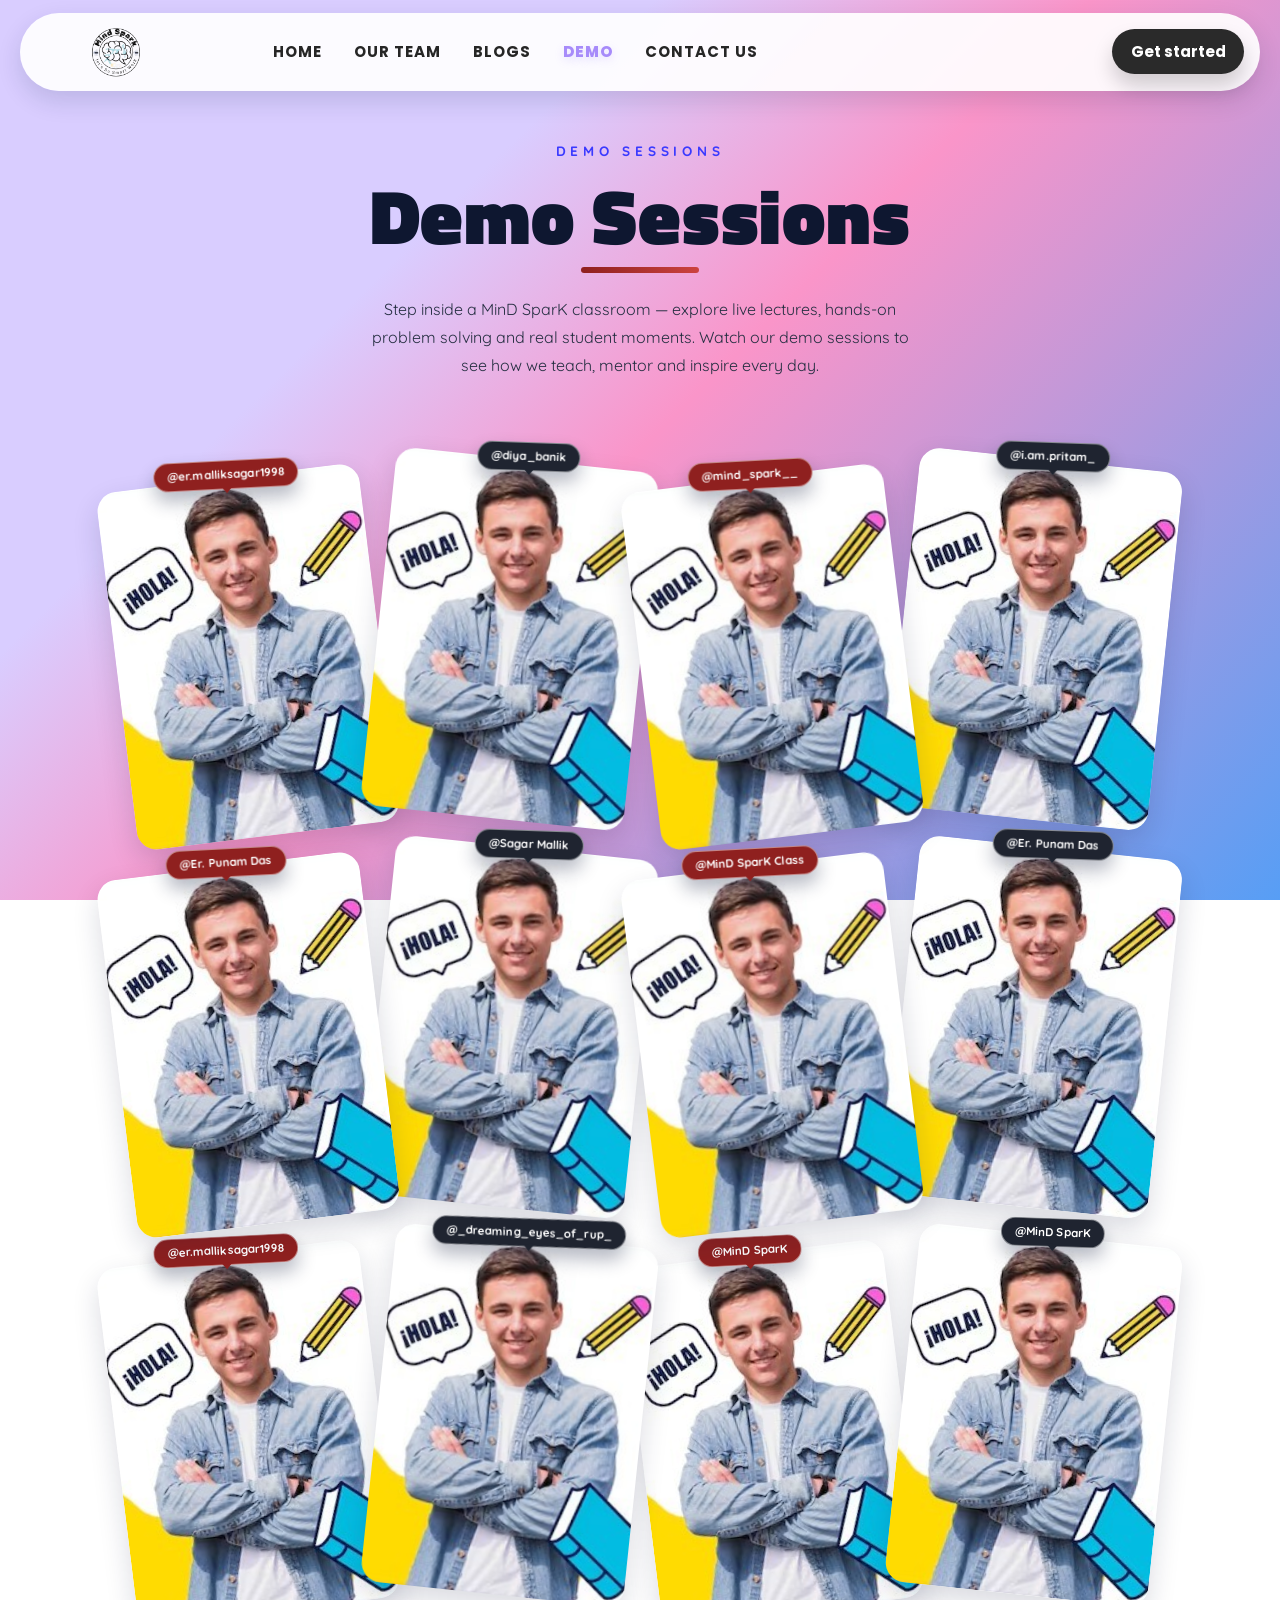
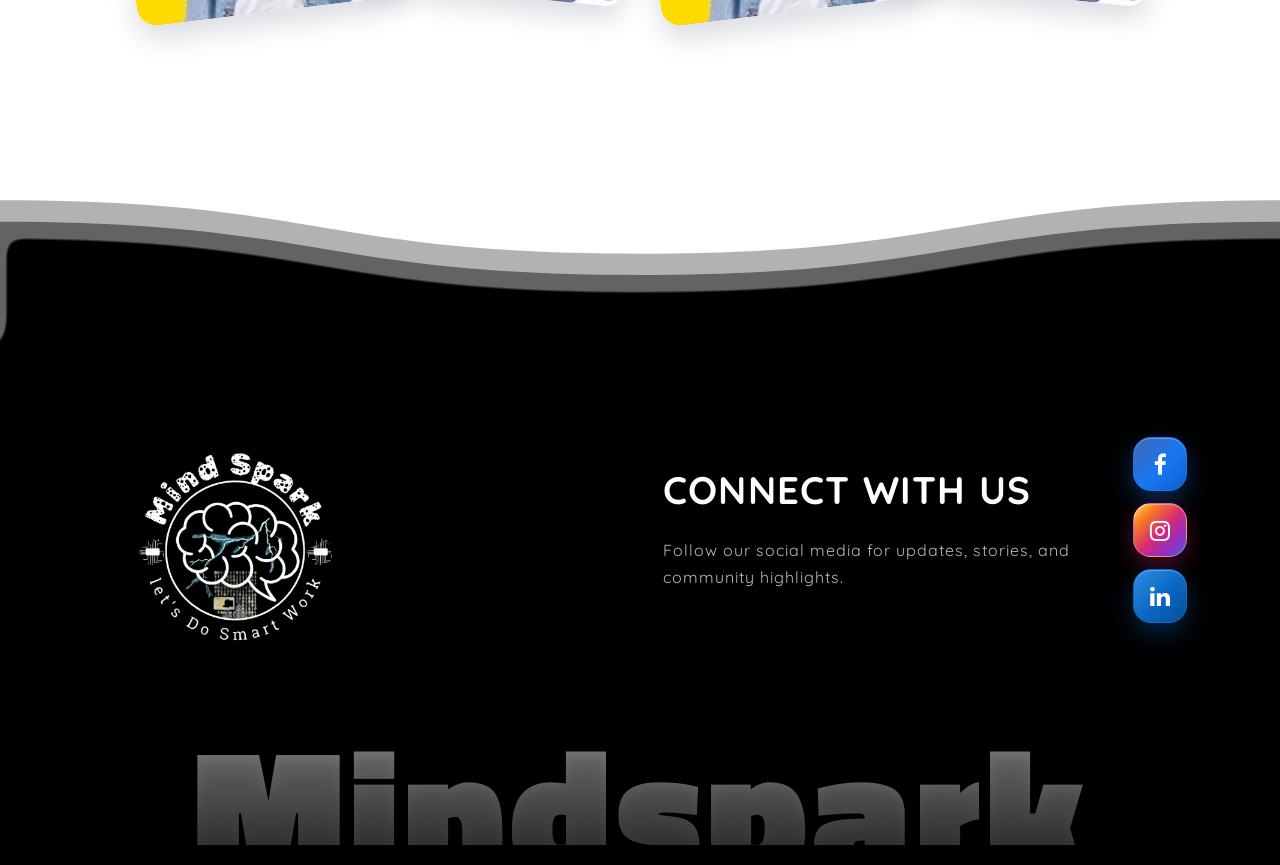
==== achievement.html @ b1c34ad5 "Added changes for demo" ====
<!DOCTYPE html>
<html lang="en" data-theme="light">
	<head>
		<title>MindSpark | Achievements</title>
		<meta charset="utf-8" />
		<meta content="width=device-width, initial-scale=1" name="viewport" />
		<meta name="google-site-verification" content="e0dcB4k63dAZ7bMt_F9jWwZadbNO18iuZ_NZKDEavJs" />

		<meta name="robots" content="index,follow" />
		<meta name="og:image" content="assets/Images/logo/MAIN.png" />
		<link rel="icon" href="assets/Images/logo/MAIN.png" type="image/png" sizes="16x16" />

		<link rel="preconnect" href="https://fonts.googleapis.com" />
		<link rel="preconnect" href="https://fonts.gstatic.com" crossorigin />
		<link
			href="https://fonts.googleapis.com/css2?family=Titillium+Web:ital,wght@0,700;0,900;1,700&family=Quicksand:wght@400;500;600;700&display=swap"
			rel="stylesheet"
		/>

		<!-- Font Awesome -->
		<link
			rel="stylesheet"
			href="https://cdnjs.cloudflare.com/ajax/libs/font-awesome/4.7.0/css/font-awesome.min.css"
			integrity="sha256-eZrrJcwDc/3uDhsdt61sL2oOBY362qM3lon1gyExkL0="
			crossorigin="anonymous"
		/>

		<!-- JQuery -->
		<script
			src="https://code.jquery.com/jquery-3.5.0.min.js"
			integrity="sha256-xNzN2a4ltkB44Mc/Jz3pT4iU1cmeR0FkXs4pru/JxaQ="
			crossorigin="anonymous"
		></script>

		<!-- Bootstrap -->
		<link
			rel="stylesheet"
			href="https://stackpath.bootstrapcdn.com/bootstrap/4.4.1/css/bootstrap.min.css"
			integrity="sha384-Vkoo8x4CGsO3+Hhxv8T/Q5PaXtkKtu6ug5TOeNV6gBiFeWPGFN9MuhOf23Q9Ifjh"
			crossorigin="anonymous"
		/>
		<script
			src="https://cdn.jsdelivr.net/npm/popper.js@1.16.0/dist/umd/popper.min.js"
			integrity="sha384-Q6E9RHvbIyZFJoft+2mJbHaEWldlvI9IOYy5n3zV9zzTtmI3UksdQRVvoxMfooAo"
			crossorigin="anonymous"
		></script>
		<script
			src="https://stackpath.bootstrapcdn.com/bootstrap/4.4.1/js/bootstrap.min.js"
			integrity="sha384-wfSDF2E50Y2D1uUdj0O3uMBJnjuUD4Ih7YwaYd1iqfktj0Uod8GCExl3Og8ifwB6"
			crossorigin="anonymous"
		></script>

		<link rel="stylesheet" href="css/style.css" type="text/css" />
		<link rel="stylesheet" href="css/achievement.css" type="text/css" />
	</head>
	<body>
		<div class="loader-box">
			<div class="hollowLoader">
				<div class="largeBox"></div>
				<div class="smallBox"></div>
			</div>
		</div>

		<section class="achv-section">
			<div class="achv-intro">
				<p class="achv-eyebrow">DEMO SESSIONS</p>
				<h1 class="achv-title">Demo Sessions</h1>
				<p class="achv-subtitle">
					Step inside a MinD SparK classroom &mdash; explore live lectures, hands-on problem solving and
					real student moments. Watch our demo sessions to see how we teach, mentor and inspire every
					day.
				</p>
			</div>

			<div class="achv-grid">
				<!-- Card 1: Physics made it easy -->
				<a class="achv-card" href="https://www.instagram.com/reel/DU5h9FQgZlK/" target="_blank" rel="noopener">
					<span class="achv-tag">@er.malliksagar1998</span>
					<div class="achv-thumb achv-embed">
						<iframe
							src="https://www.instagram.com/reel/DU5h9FQgZlK/embed/"
							loading="lazy"
							allowtransparency="true"
							allowfullscreen="true"
							frameborder="0"
							scrolling="no"
							title="Physics made it easy at MindSpark"
						></iframe>
					</div>
					<div class="achv-meta">
						<h3 class="achv-card-title">Physics made it easy at MinD SparK!</h3>
						<p class="achv-card-sub">By <strong>@er.malliksagar1998</strong></p>
						<p class="achv-card-caption">
							A glimpse into how we break down complex physics concepts into simple, easy-to-grasp
							ideas &mdash; one chapter at a time.
						</p>
					</div>
				</a>

				<!-- Card 2: Class by Diya Banik -->
				<a class="achv-card" href="https://www.instagram.com/reel/DVbTHZBktKG/" target="_blank" rel="noopener">
					<span class="achv-tag">@diya_banik</span>
					<div class="achv-thumb achv-embed">
						<iframe
							src="https://www.instagram.com/reel/DVbTHZBktKG/embed/"
							loading="lazy"
							allowtransparency="true"
							allowfullscreen="true"
							frameborder="0"
							scrolling="no"
							title="Class by Diya Banik at MindSpark"
						></iframe>
					</div>
					<div class="achv-meta">
						<h3 class="achv-card-title">Learning by Teaching</h3>
						<p class="achv-card-sub">Class by <strong>@diya_banik</strong></p>
						<p class="achv-card-caption">
							Our approach goes beyond just learning &mdash; we train our students to share their
							knowledge with others. We evaluate understanding by asking them to explain concepts on
							the board.
						</p>
					</div>
				</a>

				<!-- Card 3: Advertisement -->
				<a class="achv-card" href="https://www.instagram.com/reel/DVlc7JilGpM/" target="_blank" rel="noopener">
					<span class="achv-tag">@mind_spark__</span>
					<div class="achv-thumb achv-embed">
						<iframe
							src="https://www.instagram.com/reel/DVlc7JilGpM/embed/"
							loading="lazy"
							allowtransparency="true"
							allowfullscreen="true"
							frameborder="0"
							scrolling="no"
							title="MindSpark Advertisement"
						></iframe>
					</div>
					<div class="achv-meta">
						<h3 class="achv-card-title">MindSpark in Motion</h3>
						<p class="achv-card-sub">Advertisement</p>
						<p class="achv-card-caption">
							Take a quick peek into life at MindSpark &mdash; the energy, the mentors, and the
							learners who make it all happen.
						</p>
					</div>
				</a>

				<!-- Card 4: Admissions Open by Er. Pritam Banik -->
				<a class="achv-card" href="https://www.instagram.com/reel/DVYdwJgk-ru/" target="_blank" rel="noopener">
					<span class="achv-tag">@i.am.pritam_</span>
					<div class="achv-thumb achv-embed">
						<iframe
							src="https://www.instagram.com/reel/DVYdwJgk-ru/embed/"
							loading="lazy"
							allowtransparency="true"
							allowfullscreen="true"
							frameborder="0"
							scrolling="no"
							title="Unlock Your Potential - Admission Open at MindSpark"
						></iframe>
					</div>
					<div class="achv-meta">
						<h3 class="achv-card-title">Unlock Your Potential! Admissions Open</h3>
						<p class="achv-card-sub">By <strong>Er. Pritam Banik</strong> &mdash; <strong>@i.am.pritam_</strong></p>
						<p class="achv-card-caption">
							Learn smartly at MinD SparK. #engineering #computerscience #smart #tripura #agartala
						</p>
					</div>
				</a>

				<!-- Card 5: Digital Electronics by Er. Punam Das -->
				<a class="achv-card" href="https://www.instagram.com/reel/DXWknZ3if60/" target="_blank" rel="noopener">
					<span class="achv-tag">@Er. Punam Das</span>
					<div class="achv-thumb achv-embed">
						<iframe
							src="https://www.instagram.com/reel/DXWknZ3if60/embed/"
							loading="lazy"
							allowtransparency="true"
							allowfullscreen="true"
							frameborder="0"
							scrolling="no"
							title="Digital Electronics Max Term - Part 1 by Er. Punam Das"
						></iframe>
					</div>
					<div class="achv-meta">
						<h3 class="achv-card-title">Digital Electronics &mdash; Max Term (Part 1)</h3>
						<p class="achv-card-sub">By <strong>Er. Punam Das</strong></p>
						<p class="achv-card-caption">
							Part-1 of how to solve Max Term in Digital Electronics &mdash; explained step by step
							for clear understanding.
						</p>
					</div>
				</a>

				<!-- Card 6: Facebook video by Sagar Mallik -->
				<a class="achv-card" href="https://www.facebook.com/61584388904604/videos/948987088009284/" target="_blank" rel="noopener">
					<span class="achv-tag">@Sagar Mallik</span>
					<div class="achv-thumb achv-embed">
						<iframe
							src="https://www.facebook.com/plugins/video.php?href=https%3A%2F%2Fwww.facebook.com%2F61584388904604%2Fvideos%2F948987088009284%2F&show_text=false&width=560&t=0"
							loading="lazy"
							allowtransparency="true"
							allowfullscreen="true"
							frameborder="0"
							scrolling="no"
							allow="autoplay; clipboard-write; encrypted-media; picture-in-picture; web-share"
							title="Become a Real Engineer - MindSpark"
						></iframe>
					</div>
					<div class="achv-meta">
						<h3 class="achv-card-title">Become a Real Engineer</h3>
						<p class="achv-card-sub">By <strong>Sagar Mallik</strong> &mdash; Facebook</p>
						<p class="achv-card-caption">
							We don't just help you earn an engineering degree &mdash; we shape you into a real
							engineer who can build and innovate. Join MinD SparK and learn to work smart, think
							practical, and create impact.
						</p>
					</div>
				</a>

				<!-- Card 7: Electrical Machine / DC Machine -->
				<a class="achv-card" href="https://www.instagram.com/reel/DWdfgo6CRE_/" target="_blank" rel="noopener">
					<span class="achv-tag">@MinD SparK Class</span>
					<div class="achv-thumb achv-embed">
						<iframe
							src="https://www.instagram.com/reel/DWdfgo6CRE_/embed/"
							loading="lazy"
							allowtransparency="true"
							allowfullscreen="true"
							frameborder="0"
							scrolling="no"
							title="Electrical Machine - DC Machine class at MindSpark"
						></iframe>
					</div>
					<div class="achv-meta">
						<h3 class="achv-card-title">Electrical Machine &mdash; DC Machine</h3>
						<p class="achv-card-sub">Class &mdash; Admissions Open</p>
						<p class="achv-card-caption">
							Admission open for new session. #education #agartala #physics #engineering
						</p>
					</div>
				</a>

				<!-- Card 8: Student Amarendra solving with confidence -->
				<a class="achv-card" href="https://www.instagram.com/reel/DVlZVkaiS5a/" target="_blank" rel="noopener">
					<span class="achv-tag">@Er. Punam Das</span>
					<div class="achv-thumb achv-embed">
						<iframe
							src="https://www.instagram.com/reel/DVlZVkaiS5a/embed/"
							loading="lazy"
							allowtransparency="true"
							allowfullscreen="true"
							frameborder="0"
							scrolling="no"
							title="Student Amarendra solving on the board at MindSpark"
						></iframe>
					</div>
					<div class="achv-meta">
						<h3 class="achv-card-title">Kudos to our Student Amarendra!</h3>
						<p class="achv-card-sub">By <strong>Er. Punam Das</strong></p>
						<p class="achv-card-caption">
							After the teacher's explanation, students interact meaningfully, engage in thoughtful
							discussion, and independently solve problems with clarity and confidence.
						</p>
					</div>
				</a>

				<!-- Card 9: Magnetism Lecture -->
				<a class="achv-card" href="https://www.instagram.com/reel/DUk2-WCjeLt/" target="_blank" rel="noopener">
					<span class="achv-tag">@er.malliksagar1998</span>
					<div class="achv-thumb achv-embed">
						<iframe
							src="https://www.instagram.com/reel/DUk2-WCjeLt/embed/"
							loading="lazy"
							allowtransparency="true"
							allowfullscreen="true"
							frameborder="0"
							scrolling="no"
							title="Magnetism Lecture at MindSpark"
						></iframe>
					</div>
					<div class="achv-meta">
						<h3 class="achv-card-title">Magnetism Lecture</h3>
						<p class="achv-card-sub">By <strong>@er.malliksagar1998</strong></p>
						<p class="achv-card-caption">
							A focused lecture on Magnetism. #magnet #physics #engineering #machine #coaching
						</p>
					</div>
				</a>

				<!-- Card 10: Maths Class by PhD Scholar -->
				<a class="achv-card" href="https://www.instagram.com/reel/DT52nhmjGpl/" target="_blank" rel="noopener">
					<span class="achv-tag">@_dreaming_eyes_of_rup_</span>
					<div class="achv-thumb achv-embed">
						<iframe
							src="https://www.instagram.com/reel/DT52nhmjGpl/embed/"
							loading="lazy"
							allowtransparency="true"
							allowfullscreen="true"
							frameborder="0"
							scrolling="no"
							title="Maths Class by PhD Scholar at NIT Agartala"
						></iframe>
					</div>
					<div class="achv-meta">
						<h3 class="achv-card-title">Learn from the Best &mdash; Maths Class</h3>
						<p class="achv-card-sub">By <strong>@_dreaming_eyes_of_rup_</strong> &mdash; PhD Scholar, NIT Agartala</p>
						<p class="achv-card-caption">
							Maths made simple by a PhD scholar at NIT Agartala. #education #maths #engineering #study
						</p>
					</div>
				</a>

				<!-- Card 11: Join MinD SparK -->
				<a class="achv-card" href="https://www.instagram.com/reel/DTn2TWljX_5/" target="_blank" rel="noopener">
					<span class="achv-tag">@MinD SparK</span>
					<div class="achv-thumb achv-embed">
						<iframe
							src="https://www.instagram.com/reel/DTn2TWljX_5/embed/"
							loading="lazy"
							allowtransparency="true"
							allowfullscreen="true"
							frameborder="0"
							scrolling="no"
							title="Join MinD SparK"
						></iframe>
					</div>
					<div class="achv-meta">
						<h3 class="achv-card-title">Join Us at MinD SparK</h3>
						<p class="achv-card-sub">Admissions &amp; Updates</p>
						<p class="achv-card-caption">
							Take the first step with MinD SparK. #electronic #education #success #iit #physics
						</p>
					</div>
				</a>

				<!-- Card 12: Teachers Day Celebration -->
				<a class="achv-card" href="https://www.instagram.com/reel/DOXitorCXHA/" target="_blank" rel="noopener">
					<span class="achv-tag">@MinD SparK</span>
					<div class="achv-thumb achv-embed">
						<iframe
							src="https://www.instagram.com/reel/DOXitorCXHA/embed/"
							loading="lazy"
							allowtransparency="true"
							allowfullscreen="true"
							frameborder="0"
							scrolling="no"
							title="Teachers Day Celebration at MindSpark"
						></iframe>
					</div>
					<div class="achv-meta">
						<h3 class="achv-card-title">Teachers' Day at MinD SparK</h3>
						<p class="achv-card-sub">Event &mdash; Late Upload</p>
						<p class="achv-card-caption">
							A glimpse of our Teachers' Day celebration at MinD SparK.
							#teachersdaycelebration #education #coaching #science #engineering
						</p>
					</div>
				</a>
			</div>
		</section>

		<script>
			document.addEventListener('DOMContentLoaded', function () {
				var cards = document.querySelectorAll(".achv-card[href*='instagram.com/reel/']");

				cards.forEach(function (card) {
					var embed = card.querySelector('.achv-embed');
					if (!embed) {
						return;
					}

					embed.classList.add('achv-instagram-thumb');
					var reelUrl = card.getAttribute('href');

					fetch('https://noembed.com/embed?url=' + encodeURIComponent(reelUrl))
						.then(function (response) {
							if (!response.ok) {
								throw new Error('Thumbnail request failed');
							}
							return response.json();
						})
						.then(function (data) {
							var thumb = data.thumbnail_url || data.thumbnail_url_with_play_button;
							if (!thumb) {
								return;
							}

							embed.style.backgroundImage = "url('" + thumb.replace(/&amp;/g, '&') + "')";
						})
						.catch(function () {
							/* Keep default poster fallback when thumbnail is unavailable. */
						});
				});
			});
		</script>

		<script src="./scripts/app.js"></script>
	</body>
</html>
---- css/style.css ----
@import url('https://fonts.googleapis.com/css2?family=Baloo+Bhaina+2:wght@400;500;600&family=Baloo+Paaji+2:wght@400;500;600&family=Comfortaa:wght@400;500;600;700&family=Montserrat:wght@100;400;500&family=Poppins:wght@300;400;500;600;700&family=Quicksand:wght@300;400;500&family=Raleway:wght@300;400;500;600&display=swap');

html {
	height: 100%;
	font-family: 'Poppins', 'Segoe UI', Arial, sans-serif;
	-webkit-font-smoothing: antialiased;
	padding-top: 50px;
	margin: 0;
	padding: 0;
	scroll-behavior: smooth;
	background: linear-gradient(135deg, #d9cdff 30%, #fa95c9 50%, #579ef5 100%);
	background-attachment: fixed;
	--theme-color: #a78bfa;
	--bg1-color: #fff7fb;
	--font-color: #262626;
	--bg2-color: #fff;
	--shadow-color: #1a1a22;
	--footer-bg: #000;
	--footer-clr: #c4c4c4;
	--topBtn-bg: #a78bfa;
	--lgt-white: #f8f8f8;
	--heading-clr: #1f1f2c;
	--eventcard: 6px 10px 22px rgba(167, 139, 250, 0.2);
	--box-clr: #fff;
	--wave1-bg: #636363;
	--wave2-bg: #b2b2b2;
	--bg-image: url('../assets/Images/logo/logo_for_boilerplate_1.png');
	--logo-image: url('../assets/Images/logo/Logo1.png');
	--box-shadow: 0 10px 24px rgba(167, 139, 250, 0.18), 0 4px 10px rgba(196, 181, 253, 0.14);
	--btn-shadow: 0 8px 16px rgba(167, 139, 250, 0.32);
	--nav-bar: #fff;
	--nav-color: #a78bfa;
	--nav-clr: #262626;
	--txt-shadow: 0px 3px 8px rgba(167, 139, 250, 0.28);
	--navbar-toggle: url("data:image/svg+xml;charset=utf8,%3Csvg viewBox='0 0 32 32' xmlns='http://www.w3.org/2000/svg'%3E%3Cpath stroke='rgba(0,0,0,1)' stroke-width='2' stroke-linecap='round' stroke-miterlimit='10' d='M4 8h24M4 16h24M4 24h24'/%3E%3C/svg%3E");
	--btn-text: #fff;
	--btn-hover: none;
}

html[data-theme='dark'] {
	background: #0f0f14;
	background-attachment: fixed;
	--theme-color: #c4b5fd;
	--bg1-color: #0f0f14;
	--font-color: #f5f5f7;
	--bg2-color: #181824;
	--shadow-color: #101018;
	--footer-bg: #000;
	--footer-clr: #fff;
	--topBtn-bg: #c4b5fd;
	--heading-clr: #e4e6eb;
	--eventcard: 0 10px 25px rgba(196, 181, 253, 0.2);
	--box-clr: #161620;
	--wave1-bg: #686868;
	--wave2-bg: #b2b2b2;
	--bg-image: url('../assets/Images/logo/logo_for_boilerplate_1.png');
	--logo-image: url('../assets/Images/logo/Logo2.png');
	--box-shadow: 0 5px 16px rgba(0, 0, 0, 0.36);
	--btn-shadow: 0 5px 18px rgba(167, 139, 250, 0.28);
	--nav-bar: #111118;
	--nav-color: #c4b5fd;
	--nav-clr: #f5f5f7;
	--txt-shadow: 0px 3px 8px rgba(167, 139, 250, 0.3);
	--navbar-toggle: url("data:image/svg+xml;charset=utf8,%3Csvg viewBox='0 0 32 32' xmlns='http://www.w3.org/2000/svg'%3E%3Cpath stroke='rgba(255,255,255, 1)' stroke-width='2' stroke-linecap='round' stroke-miterlimit='10' d='M4 8h24M4 16h24M4 24h24'/%3E%3C/svg%3E");
	--btn-text: #fff;
	--btn-hover: #f3e8ff;
}

html[data-theme='dark'] .img-logo {
	filter: brightness(1.2) contrast(1.08) drop-shadow(0 6px 12px rgba(0, 0, 0, 0.35));
}

body {
	height: 100%;
	font-family: 'Poppins', 'Segoe UI', Arial, sans-serif;
	-webkit-font-smoothing: antialiased;
	padding-top: 50px;
	background: transparent;
	margin: 0;
	padding: 0;
}

h1,
h2,
h3,
h4,
h5,
h6 {
	margin: 0;
	color: var(--font-color);
	font-weight: 500;
	font-family: 'Poppins', 'Segoe UI', Arial, sans-serif;
}

h1 {
	font-size: 70px;
}

h2 {
	font-size: 36px;
}

h3 {
	font-size: 30px;
}

h4 {
	font-size: 24px;
}

h5 {
	font-size: 18px;
}

h6 {
	font-size: 16px;
}

p {
	font-size: 16px;
	font-family: 'Poppins', 'Segoe UI', Arial, sans-serif;
	font-weight: 400;
	line-height: 26px;
	margin: 0 0 15px 0;
}

img {
	max-width: 100%;
}

input:focus,
select:focus,
button:focus,
textarea:focus {
	outline: none;
}

a,
a:hover,
a:focus {
	text-decoration: none;
	outline: none;
	color: inherit;
}

ul,
ol {
	padding: 0;
	margin: 0;
}
#typeit {
	font-size: 8vw;
	font-weight: bold;
	color: rgb(247, 95, 39);
}
.dark-mode {
	color: var(--font-color);
}
.clr-wt {
	color: var(--bg1-color) !important;
}
.clr-theme {
	color: var(--theme-color) !important;
}
.fw-bold {
	font-weight: bold;
}
.fw-100 {
	font-weight: 100;
}
.fw-400 {
	font-weight: 400;
}
.bg-lgt-grey {
	background: transparent !important;
}
.bg-lgt-wt {
	background-color: var(--lgt-white);
}
.newsection {
	background: transparent !important;
	padding: 1rem;
}
#aboutSection {
	margin-top: 30px;
	position: relative;
	overflow: hidden;
}

#aboutSection::before {
	content: '';
	position: absolute;
	inset: -15%;
	background-image: url("data:image/svg+xml,%3Csvg xmlns='http://www.w3.org/2000/svg' width='680' height='130'%3E%3Ctext x='0' y='100' font-family='Arial Black%2C Arial%2C sans-serif' font-size='92' font-weight='900' fill='rgba(30%2C0%2C60%2C0.09)' letter-spacing='-4'%3EMinD SparK%3C/text%3E%3C/svg%3E");
	background-repeat: repeat;
	background-size: 680px 130px;
	pointer-events: none;
	z-index: 0;
	transform: rotate(-12deg);
	-webkit-animation: mindspark-scroll 10s linear infinite;
	animation: mindspark-scroll 10s linear infinite;
}

@-webkit-keyframes mindspark-scroll {
	from { background-position: 0 0; }
	to   { background-position: -680px 0; }
}

@keyframes mindspark-scroll {
	from { background-position: 0 0; }
	to   { background-position: -680px 0; }
}

#aboutSection .container.myDiv {
	position: relative;
	z-index: 1;
}

.fs-17px {
	font-size: 17px;
}

/*-----------
Nav bar
---------------------*/

.navbar {
	background: rgba(255, 255, 255, 0.92);
	color: var(--nav-bar);
	overflow: visible;
	-webkit-transition: 0.4s;
	-o-transition: 0.4s;
	transition: 0.4s;
	width: min(1240px, calc(100% - 1.5rem));
	margin: 0.8rem auto 0;
	padding: 0.45rem 1.2rem;
	border-radius: 999px;
	display: -webkit-box;
	display: -ms-flexbox;
	display: flex;
	-ms-flex-wrap: wrap;
	flex-wrap: wrap;
	-webkit-box-align: center;
	-ms-flex-align: center;
	align-items: center;
	-webkit-box-pack: justify;
	-ms-flex-pack: justify;
	justify-content: space-between;
	-webkit-box-shadow: 0 10px 24px rgba(15, 38, 72, 0.14);
	box-shadow: 0 10px 24px rgba(15, 38, 72, 0.14);
	position: fixed;
	z-index: 400;
	-webkit-transition: 0.6s;
	-o-transition: 0.6s;
}

.navbar a {
	color: var(--nav-clr);
	font-weight: bold;
	font-size: 15px;
	font-weight: 700;
	font-family: 'Poppins', 'Segoe UI', Arial, sans-serif;
	transition: 0.6s;
	-o-transition: 0.6s;
	transition: 0.6s;
}

.navbar ul li a:hover {
	-webkit-box-shadow: 0 5px 15px 2px rgba(0, 0, 0, 0.1);
	box-shadow: 0 5px 15px 2px rgba(0, 0, 0, 0.1);
	display: block;
	background: rgba(15, 38, 72, 0.05);
}

.navbar-expand-lg .navbar-nav .nav-link {
	font-family: 'Poppins', 'Segoe UI', Arial, sans-serif;
	padding-right: 1rem;
	padding-left: 1rem;
	border-radius: 2rem;
	letter-spacing: 1px;
}

#navbar .navbar-brand {
	display: -webkit-box;
	display: -ms-flexbox;
	display: flex;
	-webkit-box-align: center;
	-ms-flex-align: center;
	align-items: center;
	max-height: 74px;
	overflow: hidden;
	margin-right: 0.8rem;
}

#logo {
	width: 160px !important;
	height: auto !important;
	max-width: 42vw;
	max-height: 72px;
	object-fit: contain;
	display: block;
	-webkit-transition: 0.4s !important;
	-o-transition: 0.4s !important;
	transition: 0.4s !important;
	content: var(--logo-image) !important;
}

.header-actions {
	display: -webkit-box;
	display: -ms-flexbox;
	display: flex;
	-webkit-box-align: center;
	-ms-flex-align: center;
	align-items: center;
	gap: 0.8rem;
	margin-left: auto;
}

.nav-login,
.nav-login-mobile {
	font-family: 'Poppins', 'Segoe UI', Arial, sans-serif;
	font-weight: 600;
	color: #222 !important;
	padding: 0.55rem 0.15rem;
	background: transparent;
	box-shadow: none;
	border-radius: 999px;
}

.nav-cta,
.nav-cta-mobile {
	display: inline-flex;
	align-items: center;
	justify-content: center;
	padding: 0.7rem 1.15rem;
	border-radius: 999px;
	background: #2a2a2a;
	color: #fff !important;
	box-shadow: 0 12px 20px rgba(0, 0, 0, 0.18);
	font-weight: 700;
}

.nav-cta:hover,
.nav-cta-mobile:hover {
	background: #111;
	color: #fff !important;
}

@media only screen and (max-width: 768px) {
	#navbar .navbar-brand {
		max-height: 62px;
	}

	#logo {
		width: 130px !important;
		max-height: 58px;
	}
}

.navbar-toggler-icon {
	background-image: var(--navbar-toggle);
	cursor: pointer;
}

a.active {
	color: var(--nav-color) !important;
	font-weight: 800 !important;
	text-shadow: var(--txt-shadow);
}

@media only screen and (max-width: 1185px) {
	.nav-item {
		font-size: 0.93rem;
	}
}

@media only screen and (max-width: 1141px) {
	.nav-item {
		font-size: 0.85rem;
	}
}

@media only screen and (max-width: 1094px) {
	.nav-item {
		font-size: 0.72rem;
	}
}

@media only screen and (max-width: 1054px) {
	.nav-item {
		font-size: 0.71rem;
	}
}

@media only screen and (max-width: 998px) {
	.nav-item {
		font-size: 0.7rem;
	}
}

.fullScreen-navigation {
	height: 100%;
	width: 100%;
	display: none;
	position: fixed;
	z-index: 1;
	top: 0;
	left: 0;
	background-color: var(--nav-bar);
}

.navigation-content {
	position: relative;
	top: 30%;
	width: 100%;
	text-align: center;
	margin-top: 30px;
}

.fullScreen-navigation a {
	padding: 8px;
	text-decoration: none;
	font-size: 25px;
	font-weight: 600 !important;
	color: var(--nav-clr);
	display: block;
	-webkit-transition: 0.6s;
	-o-transition: 0.6s;
	transition: 0.6s;
	font-weight: 100;
}

a.home {
	color: var(--nav-color) !important;
	font-weight: 800 !important;
	text-shadow: var(--txt-shadow);
}

.fullScreen-navigation a:hover .fullScreen-navigation a:focus {
	color: var(--nav-color);
}

.fullScreen-navigation .closebtn {
	position: absolute;
	top: 20px;
	right: 45px;
	font-size: 45px;
	color: var(--font-color);
}

@media screen and (max-width: 480px) {
	.navigation-content {
		margin-top: 10px;
	}

	.fullScreen-navigation a {
		font-size: 15px;
	}

	.fullScreen-navigation .closebtn {
		font-size: 40px;
		top: 15px;
		right: 20px;
	}
}

/*---------------------
  Counter Section
-----------------------*/

.heading {
	font-family: 'Poppins', sans-serif;
	font-size: 45px;
	color: var(--heading-clr);
}

.about-para {
	font-family: 'Quicksand', sans-serif;
	letter-spacing: 1px;
	font-size: 18px;
}

.about-para span {
	color: var(--theme-color);
}
.about-para .italic {
	color: #777;
}

.about-para + ul {
	font-family: 'Quicksand', sans-serif;
	letter-spacing: 1px;
	font-size: 18px;
}

.join-us {
	font-family: 'Quicksand', sans-serif;
	font-size: 25px;
	color: var(--font-color);
}

.achieve-content {
	font-family: 'Quicksand', sans-serif;
	font-size: 25px;
}

.containersection {
	background-color: var(--bg2-color);
}

.counter-section {
	background: var(--shadow-color);
	padding-top: 755px;
	margin-top: -640px;
	padding-bottom: 70px;
}

.counter-text {
	margin-bottom: 40px;
}

.counter-text .section-title {
	text-align: left;
	margin-bottom: 50px;
}

.counter-item {
	margin-bottom: 30px;
	position: relative;
}

.counter-item .ci-text {
	padding-left: 150px;
}

.counter-item .ci-text p {
	font-family: 'Quicksand', sans-serif;
	letter-spacing: 0.5px;
}

.counter-item .ci-text h4 {
	font-family: 'Comfortaa', sans-serif;
	font-size: 22px;
	color: var(--font-color);
	font-weight: 700;
	margin-bottom: 12px;
}
/*-----------------
Parallax section
-------------------*/
.parallax1 {
	display: none;
}

.parashadow {
	background: var(--bg1-color);
	position: relative;
	-webkit-filter: grayscale(100%);
	filter: grayscale(100%);
	opacity: 0.4;
	height: 40px;
	width: 100%;
}

/*---------------------
 Team Section
 ----------------------*/
.team-section {
	background: var(--bg1-color);
	padding: 50px;
}

.team-card {
	background-color: transparent;
	width: 300px;
	height: 400px;
	-webkit-perspective: 1000px;
	perspective: 1000px;
}

.team-card-inner {
	position: relative;
	width: 100%;
	height: 100%;
	text-align: center;
	-webkit-transition: -webkit-transform 0.6s;
	transition: -webkit-transform 0.6s;
	-o-transition: transform 0.6s;
	transition: transform 0.6s;
	transition: transform 0.6s, -webkit-transform 0.6s;
	-webkit-transform-style: preserve-3d;
	transform-style: preserve-3d;
	-webkit-box-shadow: 0 4px 8px 0 rgba(0, 0, 0, 0.2);
	box-shadow: 0 4px 8px 0 rgba(0, 0, 0, 0.2);
}

.team-card:hover .team-card-inner {
	-webkit-transform: rotateY(180deg);
	transform: rotateY(180deg);
}

.team-card-front,
.team-card-back {
	position: absolute;
	width: 100%;
	height: 100%;
	-webkit-backface-visibility: hidden;
	backface-visibility: hidden;
}

.team-card-back {
	-webkit-transform: rotateY(180deg);
	transform: rotateY(180deg);
}
.center-div {
	width: 100%;
	height: auto;
	position: absolute;
	top: 50%;
	left: 50%;
	transform: translate(-50%, -50%);
	-ms-transform: translate(-50%, -50%);
	-webkit-transform: translate(-50%, -50%);
}

.img-logo {
	content: var(--bg-image);
	padding-left: 2rem;
	padding-right: 2rem;
}

/* footer */

/* Svg wave */

svg {
	width: 100%;
	overflow: visible;
}

.wave {
	-webkit-animation: wave 3s linear;
	animation: wave 3s linear;
	-webkit-animation-iteration-count: infinite;
	animation-iteration-count: infinite;
	fill: var(--footer-bg);
}
.drop {
	fill: var(--footer-bg);
	-webkit-animation: drop 3.2s linear infinite normal;
	animation: drop 3.2s linear infinite normal;
	stroke: var(--footer-bg);
	stroke-width: 0.5;
	-webkit-transform: translateY(25px);
	-ms-transform: translateY(25px);
	transform: translateY(25px);
	transform-box: fill-box;
	-webkit-transform-origin: 50% 100%;
	-ms-transform-origin: 50% 100%;
	transform-origin: 50% 100%;
}
.drop2 {
	-webkit-animation-delay: 3s;
	animation-delay: 3s;
	-webkit-animation-duration: 3s;
	animation-duration: 3s;
}
.drop3 {
	-webkit-animation-delay: -2s;
	animation-delay: -2s;
	-webkit-animation-duration: 3.4s;
	animation-duration: 3.4s;
}
.drop4 {
	-webkit-animation-delay: 1.7s;
	animation-delay: 1.7s;
}
.drop5 {
	-webkit-animation-delay: 2.7s;
	animation-delay: 2.7s;
	-webkit-animation-duration: 3.1s;
	animation-duration: 3.1s;
}
.drop6 {
	-webkit-animation-delay: -2.1s;
	animation-delay: -2.1s;
	-webkit-animation-duration: 3.2s;
	animation-duration: 3.2s;
}
.gooeff {
	-webkit-filter: url(#goo);
	filter: url(#goo);
	fill: var(--footer-bg);
}

#wave1 {
	fill: var(--footer-bg);
}
#wave2 {
	-webkit-animation-duration: 5s;
	animation-duration: 5s;
	animation-direction: reverse;
	fill: var(--wave1-bg);
}

#wave3 {
	-webkit-animation-duration: 7s;
	animation-duration: 7s;
	fill: var(--wave2-bg);
}

@-webkit-keyframes drop {
	0% {
		-webkit-transform: translateY(25px);
		transform: translateY(25px);
	}
	30% {
		-webkit-transform: translateY(-10px) scale(0.1);
		transform: translateY(-10px) scale(0.1);
	}
	30.001% {
		-webkit-transform: translateY(25px) scale(1);
		transform: translateY(25px) scale(1);
	}
	70% {
		-webkit-transform: translateY(25px);
		transform: translateY(25px);
	}
	100% {
		-webkit-transform: translateY(-10px) scale(0.1);
		transform: translateY(-10px) scale(0.1);
	}
}

@keyframes drop {
	0% {
		-webkit-transform: translateY(25px);
		transform: translateY(25px);
	}
	30% {
		-webkit-transform: translateY(-10px) scale(0.1);
		transform: translateY(-10px) scale(0.1);
	}
	30.001% {
		-webkit-transform: translateY(25px) scale(1);
		transform: translateY(25px) scale(1);
	}
	70% {
		-webkit-transform: translateY(25px);
		transform: translateY(25px);
	}
	100% {
		-webkit-transform: translateY(-10px) scale(0.1);
		transform: translateY(-10px) scale(0.1);
	}
}
@-webkit-keyframes wave {
	to {
		-webkit-transform: translateX(-100%);
		transform: translateX(-100%);
	}
}
@keyframes wave {
	to {
		-webkit-transform: translateX(-100%);
		transform: translateX(-100%);
	}
}

footer {
	background: var(--footer-bg);
	padding: 20px 0;
	overflow-x: hidden;
}

.logo {
	width: 150px;
	display: block;
}

.social-media {
	margin-top: 0;
	display: -webkit-box;
	display: -ms-flexbox;
	display: flex;
	-webkit-box-orient: vertical;
	-webkit-box-direction: normal;
	-ms-flex-direction: column;
	flex-direction: column;
	-webkit-box-align: end;
	-ms-flex-align: end;
	align-items: flex-end;
	gap: 12px;
	-webkit-flex-wrap: nowrap;
	-ms-flex-wrap: nowrap;
	flex-wrap: nowrap;
}

.social-content {
	padding: 14px 8px;
	display: grid;
	grid-template-columns: minmax(0, 1fr) auto;
	align-items: center;
	column-gap: 24px;
}

.social-copy {
	max-width: 430px;
}

.social-title {
	text-align: left;
	font-family: 'Titillium Web', sans-serif;
	font-size: clamp(2rem, 3vw, 2.8rem);
	font-weight: 900;
	line-height: 1.1;
	letter-spacing: 1.2px;
	text-transform: uppercase;
}

.social-content .footer-p {
	text-align: left;
	line-height: 1.7;
	max-width: 420px;
	margin: 14px 0 0;
	opacity: 0.95;
}

.social-content .border {
	margin: 8px 0 0;
	width: 240px;
}

.footer-wordmark-wrap {
	margin-top: 18px;
	height: clamp(80px, 10vw, 160px);
	overflow: hidden;
	display: -webkit-box;
	display: -ms-flexbox;
	display: flex;
	-webkit-box-pack: center;
	-ms-flex-pack: center;
	justify-content: center;
	-webkit-box-align: end;
	-ms-flex-align: end;
	align-items: flex-end;
}

.footer-wordmark {
	font-family: 'Titillium Web', sans-serif;
	font-size: clamp(4.6rem, 14vw, 12rem);
	line-height: 0.84;
	font-weight: 900;
	text-align: center;
	color: rgba(255, 255, 255, 0.35);
	background: -webkit-linear-gradient(top, rgba(255, 255, 255, 0.5), rgba(255, 255, 255, 0.12));
	background: linear-gradient(to bottom, rgba(255, 255, 255, 0.5), rgba(255, 255, 255, 0.12));
	-webkit-background-clip: text;
	background-clip: text;
	-webkit-text-fill-color: transparent;
	letter-spacing: 0.02em;
	margin: 0;
	text-transform: capitalize;
	text-shadow: 0 5px 14px rgba(0, 0, 0, 0.14);
	overflow-wrap: anywhere;
	-webkit-transform: translateY(100%);
	transform: translateY(100%);
	-webkit-transition: -webkit-transform 1.4s cubic-bezier(0.22, 1, 0.36, 1);
	transition: transform 1.4s cubic-bezier(0.22, 1, 0.36, 1);
}

.footer-wordmark-wrap.in-view .footer-wordmark {
	-webkit-transform: translateY(26%);
	transform: translateY(26%);
}

.footer-h2,
.footer-h3 {
	font-family: 'Comfortaa', sans-serif;
	margin-top: 2%;
	color: var(--footer-clr);
}

.social-media a {
	width: 54px;
	height: 54px;
	border-radius: 18px;
	display: -webkit-box;
	display: -ms-flexbox;
	display: flex;
	-webkit-box-align: center;
	-ms-flex-align: center;
	align-items: center;
	-webkit-box-pack: center;
	-ms-flex-pack: center;
	justify-content: center;
	font-size: 23px;
	text-decoration: none;
	color: #fff;
	border: 1px solid rgba(255, 255, 255, 0.28);
	background: linear-gradient(135deg, #feda75 0%, #fa7e1e 22%, #d62976 52%, #962fbf 76%, #4f5bd5 100%);
	box-shadow: 0 8px 22px rgba(214, 41, 118, 0.34), inset 0 1px 0 rgba(255, 255, 255, 0.3);
	-webkit-transition: -webkit-transform 0.32s ease, background-color 0.32s ease, color 0.32s ease, box-shadow 0.32s ease;
	transition: -webkit-transform 0.32s ease, background-color 0.32s ease, color 0.32s ease, box-shadow 0.32s ease;
	-o-transition: transform 0.32s ease, background-color 0.32s ease, color 0.32s ease, box-shadow 0.32s ease;
	transition: transform 0.32s ease, background-color 0.32s ease, color 0.32s ease, box-shadow 0.32s ease;
	transition: transform 0.32s ease, background-color 0.32s ease, color 0.32s ease, box-shadow 0.32s ease, -webkit-transform 0.32s ease;
}

.social-media a:hover {
	-webkit-transform: translateY(-6px) scale(1.04);
	transform: translateY(-6px) scale(1.04);
	color: #fff;
	background: #000;
	border-color: rgba(255, 255, 255, 0.5);
	box-shadow: 0 12px 24px rgba(0, 0, 0, 0.45);
}

.social-media a::before {
	color: #fff !important;
	font-family: FontAwesome;
	font-style: normal;
	font-weight: normal;
	text-rendering: auto;
	-webkit-font-smoothing: antialiased;
	-moz-osx-font-smoothing: grayscale;
}

.social-media a.fa-twitter::before {
	content: '\f099';
}

.social-media a.fa-facebook::before {
	content: '\f09a';
}

.social-media a.fa-instagram::before {
	content: '\f16d';
}

.social-media a.fa-linkedin::before {
	content: '\f0e1';
}

a.fa-instagram,
a.fa-github {
	color: #fff;
}

a.fa-facebook {
	color: #ffffff;
	background: linear-gradient(135deg, #4267B2 0%, #1877F2 55%, #0d5fcc 100%);
	border-color: rgba(24, 119, 242, 0.7);
	box-shadow: 0 10px 24px rgba(24, 119, 242, 0.36), inset 0 1px 0 rgba(255, 255, 255, 0.3);
}

a.fa-twitter {
	color: #ffffff;
	background: linear-gradient(135deg, #42b7ff 0%, #1d9bf0 55%, #157edc 100%);
	border-color: rgba(29, 155, 240, 0.7);
	box-shadow: 0 10px 24px rgba(29, 155, 240, 0.36), inset 0 1px 0 rgba(255, 255, 255, 0.3);
}

a.fa-linkedin {
	color: #ffffff;
	background: linear-gradient(135deg, #2e8de6 0%, #0a66c2 55%, #084f97 100%);
	border-color: rgba(10, 102, 194, 0.7);
	box-shadow: 0 10px 24px rgba(10, 102, 194, 0.35), inset 0 1px 0 rgba(255, 255, 255, 0.3);
}

.fa-twitter:hover {
	color: #fff;
	background: #000;
	border-color: rgba(255, 255, 255, 0.5);
}

.fa-instagram:hover {
	color: #fff;
	background: #000;
	border-color: rgba(255, 255, 255, 0.5);
}

.fa-github:hover {
	color: #fff;
	background: #000;
	border-color: rgba(255, 255, 255, 0.5);
}

.fa-linkedin:hover {
	color: #fff;
	background: #000;
	border-color: rgba(255, 255, 255, 0.5);
}

.fa-facebook:hover {
	color: #fff;
	background: #000;
	border-color: rgba(255, 255, 255, 0.5);
}

.btn-spl {
	font-family: 'Quicksand', sans-serif;
	border-radius: 10em;
	color: var(--footer-clr);
	border-color: orangeOrange;
	width: 100px;
	height: 42px;
	border: 1.5px solid #1877f2;
	-webkit-transition: all 300ms ease-in;
	-o-transition: all 300ms ease-in;
	transition: all 300ms ease-in;
	letter-spacing: 1px;
	border-radius: 5px;
}

.btn-spl:hover {
	background-color: orangeOrange;
	color: white;
	background: #1877f2;
}

.right-col h1 {
	font-size: 26px;
}

.border {
	width: 280px;
	height: 3px;
	background: orangeOrange;
	color: orangeOrange;
	border-style: none !important;
	margin: 0 auto;
}

.footer-p {
	font-family: 'Quicksand', sans-serif;
	margin-top: 1%;
	color: var(--footer-clr);
	letter-spacing: 1px;
}
.footer-h {
	font-family: 'Quicksand', sans-serif;
	color: #fff;
}

.txtb {
	font-family: 'Quicksand', sans-serif;
	-webkit-box-flex: 1;
	-ms-flex: 1;
	flex: 1;
	padding: 10px 32px;
	font-size: 16px;
	color: #293043;
	background: #ddd;
	border: none;
	font-weight: 700;
	outline: none;
	border-radius: 30px;
	min-width: 260px;
}

.txtb::placeholder {
	font-family: 'Quicksand', sans-serif;
}

.txtb:focus.txtb:invalid {
	border: 3px solid orangeOrange;
}

.txtb:valid {
	border: 3px solid #1877f2;
}

.page-content {
	min-height: 100vh;
	font-size: 40px;
	display: -webkit-box;
	display: -ms-flexbox;
	display: flex;
	-webkit-box-align: center;
	-ms-flex-align: center;
	align-items: center;
	-webkit-box-pack: center;
	-ms-flex-pack: center;
	justify-content: center;
}

/*---------------------
  Achievements Style
-----------------------*/

.wrapper {
	text-align: center;
}

.button2 {
	border-radius: 15px;
}

.btn-3 {
	color: black;
}

.btn-3:hover {
	border: 4px solid transparent;
}

.card:hover {
	-webkit-box-shadow: -1px 9px 40px -12px rgba(65, 232, 234, 0.75);
	box-shadow: -1px 9px 40px -12px rgba(65, 132, 234, 0.75);
	-webkit-transform: translateY(-10px);
	-ms-transform: translateY(-10px);
	transform: translateY(-10px);
	-webkit-transition: all 0.2s ease-out;
	-o-transition: all 0.2s ease-out;
	transition: all 0.2s ease-out;
}

.mt-5 h2 {
	text-align: center;
	padding-bottom: 20px;
	font-weight: bold;
	letter-spacing: normal;
}

.mt-5 button {
	margin: auto;
	display: block;
	color: white;
	background-color: #ff9933;
}

.about--part1 {
	opacity: 0;
}

.about--part1.animated {
	opacity: 1;
}

/*---------------------
 Initiatives Section
 ----------------------*/
.program-section {
	background: var(--bg1-color);
	padding: 30px;
	-webkit-perspective: 700px;
	perspective: 700px;
}

@media screen and (max-width: 1024px) {
	.center-div {
		top: 30%;
	}
	section.module.parallax-spl {
		height: 55vh;
	}
}
@media screen and (max-width: 770px) {
	.center-div h1 {
		font-size: 40px;
	}
	.section-title h2 {
		font-size: 30px;
	}
	.vertical {
		display: hidden;
	}
}
@media screen and (max-width: 600px) {
	section.module.parallax-spl {
		height: 70vh;
	}
	.center-div {
		top: 40%;
	}

	.section-title h2 {
		line-height: 1.5em;
		text-align: center;
	}
	.counter-text .btn {
		position: relative;
		left: 50%;
		-webkit-transform: translateX(-50%);
		-ms-transform: translateX(-50%);
		transform: translateX(-50%);
	}

	.vertical {
		left: 8%;
		margin-top: 45%;
		height: 352px;
	}

	.border {
		margin-left: 19%;
	}
}

/*-----------------
  Achievements
  -------------------*/

#my-canvas {
	position: absolute;
}

@media only screen and (max-width: 1200px) {
	#my-canvas {
		width: 940px;
		height: 484px;
	}
}

@media only screen and (max-width: 990px) {
	#my-canvas {
		width: 700px;
		height: 562px;
	}
}

@media only screen and (max-width: 768px) {
	#my-canvas {
		display: none;
	}
}

.atitle h2 {
	font-size: 4vw;
	color: var(--font-color);
}

.vertical {
	border-left: 6px solid var(--theme-color);
	height: 280px;
	position: absolute;
	left: 45%;
}

.counter-item .ci-number {
	font-family: 'Quicksand', sans-serif;
	font-size: 46px;
	color: var(--font-color);
	font-weight: 700;
	line-height: 50px;
	position: absolute;
	left: 0;
	top: 0;
}

.counter-item .ci-text h4 {
	font-size: 22px;
	color: var(--font-color);
	font-weight: 700;
	margin-bottom: 12px;
}

.gotopbtn {
	position: fixed;
	width: 50px;
	height: 50px;
	background: var(--theme-color);
	bottom: 40px;
	right: 50px;
	text-decoration: none;
	text-align: center;
	line-height: 50px;
	color: white;
	z-index: 200;
	font-size: 22px;
	border-radius: 100%;
	-webkit-box-shadow: 0 2px 7px 0px #000;
	box-shadow: 0 2px 7px 0px #000;
	cursor: pointer;
	opacity: 0;
	visibility: hidden;
	-webkit-transition: opacity ease-in-out 0.4s, visibility ease-in-out 0.4s;
	-o-transition: opacity ease-in-out 0.4s, visibility ease-in-out 0.4s;
	transition: opacity ease-in-out 0.4s, visibility ease-in-out 0.4s;
}
.gotopbtn i {
	position: absolute;
	top: 47%;
	left: 50%;
	-webkit-transform: translate(-50%, -50%);
	-ms-transform: translate(-50%, -50%);
	transform: translate(-50%, -50%);
}
@media only screen and (max-width: 464px) {
	.gotopbtn {
		bottom: 20px;
		right: 15px;
	}
}

@media only screen and (max-width: 992px) {
	.program-section {
		padding: 20px;
		-webkit-perspective: 700px;
		perspective: 700px;
	}
	input:checked + .slider {
		border-color: #fcfcfc !important;
	}
}

@media only screen and (max-width: 767px) {
	.program-section {
		padding: 30px;
	}
}
/*Buttons*/

.center-btn-settings {
	border: none;
	cursor: pointer;
	position: relative;
	margin: 0 auto;
	display: block;
	padding: 10px 40px;
	font-size: 16px;
	color: var(--btn-text);
	font-weight: 700;
	background: var(--theme-color);
	width: 200px;
	font-family: 'Comfortaa', sans-serif;
	border-radius: 10px;
	box-shadow: 0 3px 14px rgba(0, 0, 0, 0.2);
	-webkit-box-shadow: 0 3px 14px rgba(0, 0, 0, 0.2);
	-webkit-transition-property: color;
	transition-property: color;
	-webkit-transition: 0.6s;
	-o-transition: 0.6s;
	transition: 0.6s;
}

.center-btn-settings:hover {
	box-shadow: var(--btn-shadow);
	-webkit-box-shadow: var(--btn-shadow);
	color: var(--btn-hover);
}

.prodisplay {
	display: none;
}

/*----Services Accordion List-------*/
.services-list-wrapper {
	max-width: 1000px;
	margin: 0 auto;
	border: 1px solid rgba(255, 255, 255, 0.5);
	border-radius: 20px;
	overflow: hidden;
	background: rgba(255, 255, 255, 0.62);
	-webkit-backdrop-filter: blur(18px);
	backdrop-filter: blur(18px);
}

.service-row {
	display: -webkit-box;
	display: -ms-flexbox;
	display: flex;
	-webkit-box-align: center;
	-ms-flex-align: center;
	align-items: center;
	padding: 32px 48px;
	border-bottom: 1px solid rgba(255, 255, 255, 0.4);
	cursor: pointer;
	-webkit-transition: background 0.3s ease;
	-o-transition: background 0.3s ease;
	transition: background 0.3s ease;
}

.service-row.active {
	-webkit-box-align: start;
	-ms-flex-align: start;
	align-items: flex-start;
}

.service-row:last-child {
	border-bottom: none;
}

.service-row.active {
	background: #f5e0e5;
}

.service-row.active .service-num {
	padding-top: 12px;
}

html[data-theme='dark'] .service-row.active {
	background: rgba(225, 48, 108, 0.1);
}

.service-num {
	-webkit-box-flex: 0;
	-ms-flex: 0 0 38%;
	flex: 0 0 38%;
	font-family: 'Libre Franklin', sans-serif;
	font-size: 0.82rem;
	font-weight: 500;
	color: #9ca3af;
	letter-spacing: 0.5px;
}

.service-content {
	-webkit-box-flex: 1;
	-ms-flex: 1;
	flex: 1;
}

.service-title {
	font-family: 'Libre Franklin', sans-serif;
	font-size: clamp(1.6rem, 3vw, 2.4rem);
	font-weight: 400;
	color: var(--heading-clr);
	margin: 0 0 8px;
	line-height: 1.15;
}

.service-tags {
	font-size: 0.82rem;
	color: #9ca3af;
	margin: 0;
	letter-spacing: 0.2px;
}

.service-dot {
	margin: 0 6px;
}

.service-desc {
	font-size: 0.88rem;
	color: #6b7280;
	line-height: 1.65;
	margin: 14px 0 16px;
	display: none;
	max-width: 520px;
}

.service-row.active .service-desc {
	display: block;
}

.service-cta {
	display: none;
	font-family: 'Libre Franklin', sans-serif;
	font-size: 0.72rem;
	font-weight: 600;
	letter-spacing: 2px;
	color: var(--heading-clr);
	border: 1px solid var(--heading-clr);
	border-radius: 999px;
	padding: 9px 22px;
	text-decoration: none;
	-webkit-transition: all 0.2s ease;
	-o-transition: all 0.2s ease;
	transition: all 0.2s ease;
}

.service-cta:hover {
	background: var(--heading-clr);
	color: #fff;
	text-decoration: none;
}

.service-row.active .service-cta {
	display: inline-block;
}

@media only screen and (max-width: 600px) {
	.service-row {
		padding: 20px 20px;
	}

	.service-num {
		-webkit-box-flex: 0;
		-ms-flex: 0 0 50px;
		flex: 0 0 50px;
	}
}

@media only screen and (max-width: 872px) {
	.feature-cards {
		-webkit-box-orient: vertical;
		-webkit-box-direction: normal;
		-ms-flex-direction: column;
		flex-direction: column;
	}
}

@media only screen and (max-width: 872px) {
	.feature-cards {
		margin-bottom: 0rem;
	}
}
.ih-item {
	position: relative;
	-webkit-transition: all 0.35s ease-in-out;
	-o-transition: all 0.35s ease-in-out;
	transition: all 0.35s ease-in-out;
}
.ih-item,
.ih-item * {
	-webkit-box-sizing: border-box;
	box-sizing: border-box;
}
.ih-item a {
	color: var(--font-color);
	cursor: pointer;
}
.ih-item a:hover {
	text-decoration: none;
}
.ih-item img {
	width: 100%;
	height: 100%;
	-o-object-fit: cover;
	object-fit: cover;
}

.ih-item.circle {
	position: relative;
	width: 16rem;
	height: 16rem;
	border-radius: 5%;
}
.ih-item.circle .img {
	position: relative;
	width: 220px;
	height: 220px;
	border-radius: 5%;
	-webkit-box-shadow: 8px 8px 8px rgba(0, 0, 0, 0.2);
	box-shadow: 8px 8px 8px rgba(0, 0, 0, 0.2);
}
.ih-item.circle .img:before {
	position: absolute;
	display: block;
	content: '';
	width: 100%;
	height: 100%;
	border-radius: 5%;
	-webkit-box-shadow: inset 0 0 0 16px rgba(255, 255, 255, 0.6), 0 1px 2px rgba(255, 255, 255, 0.6);
	box-shadow: inset 0 0 0 16px rgba(255, 255, 255, 0.6), 0 1px 2px rgba(255, 255, 255, 0.6);
	-webkit-transition: all 0.35s ease-in-out;
	-o-transition: all 0.35s ease-in-out;
	transition: all 0.35s ease-in-out;
}
.ih-item.circle .img img {
	border-radius: 5%;
	-webkit-box-shadow: 0 4px 8px 0 rgba(0, 0, 0, 0.2), 0 6px 20px 0 rgba(0, 0, 0, 0.19);
	box-shadow: 0 4px 8px 0 rgba(0, 0, 0, 0.2), 0 6px 20px 0 rgba(0, 0, 0, 0.19);
}
.ih-item.circle .info {
	position: absolute;
	top: 0;
	bottom: 0;
	left: 0;
	right: 0;
	text-align: center;
	border-radius: 5%;
	-webkit-backface-visibility: hidden;
	backface-visibility: hidden;
}

.ih-item.square {
	position: relative;
	width: 316px;
	height: 216px;
	border: 8px solid var(--bg1-color);
	-webkit-box-shadow: 1px 1px 3px rgba(255, 255, 255, 0.6);
	box-shadow: 1px 1px 3px rgba(255, 255, 255, 0.6);
}
.ih-item.square .info {
	position: absolute;
	top: 0;
	bottom: 0;
	left: 0;
	right: 0;
	text-align: center;
	-webkit-backface-visibility: hidden;
	backface-visibility: hidden;
}

.ih-item.circle.effect .img {
	position: absolute;
	top: 10px;
	bottom: 0;
	left: 10px;
	right: 0;
	width: auto;
	height: auto;
}
.ih-item.circle.effect .img:before {
	display: none;
}
.ih-item.circle.effect1.colored .info {
	background: #1a4a72;
	background: rgba(26, 74, 114, 0.6);
}
.ih-item.circle.effect .info {
	top: 10px;
	bottom: 0;
	left: 10px;
	right: 0;
	background: #333333;
	background: rgba(0, 0, 0, 0.6);
	opacity: 0;
	-webkit-transition: all 0.8s ease-in-out;
	-o-transition: all 0.8s ease-in-out;
	transition: all 0.8s ease-in-out;
}
.ih-item.circle.effect .info h3 {
	font-family: 'Quicksand', sans-serif;
	color: #ddd;
	text-transform: uppercase;
	position: relative;
	letter-spacing: 2px;
	font-size: 22px;
	margin: 40px 22px 0 30px;
	padding: 55px 0 0 0;
	height: 120px;
	text-shadow: 0 0 1px var(--bg1-color), 0 1px 2px rgba(0, 0, 0, 0.3);
}

.ih-item.circle.effect a:hover .info {
	opacity: 1;
}

/*------Initiatives Section--------*/

/* Programs Banner */
.programs-banner {
	display: -webkit-box;
	display: -ms-flexbox;
	display: flex;
	-webkit-box-align: stretch;
	-ms-flex-align: stretch;
	align-items: stretch;
	background: #6c63ff;
	border-radius: 20px;
	max-width: 1100px;
	margin: 0 auto;
	overflow: hidden;
	min-height: 180px;
}

.programs-left {
	-webkit-box-flex: 0;
	-ms-flex: 0 0 22%;
	flex: 0 0 22%;
	padding: 2rem 1.5rem;
	position: relative;
	overflow: hidden;
}

.programs-deco {
	position: absolute;
	top: -18px;
	left: -18px;
}

.deco-c {
	display: block;
	border: 2px solid rgba(255, 255, 255, 0.18);
	border-radius: 50%;
	position: absolute;
}

.deco-c1 {
	width: 110px;
	height: 110px;
	top: 0;
	left: 0;
}

.deco-c2 {
	width: 75px;
	height: 75px;
	top: 17px;
	left: 17px;
}

.deco-c3 {
	width: 40px;
	height: 40px;
	top: 35px;
	left: 35px;
}

.programs-title {
	color: #fff;
	font-family: 'Poppins', sans-serif;
	font-weight: 700;
	font-size: 1.3rem;
	margin-bottom: 0.75rem;
	position: relative;
	z-index: 1;
}

.programs-desc {
	color: rgba(255, 255, 255, 0.85);
	font-size: 0.84rem;
	line-height: 1.65;
	position: relative;
	z-index: 1;
	margin: 0;
}

.programs-right {
	-webkit-box-flex: 1;
	-ms-flex: 1;
	flex: 1;
	display: -webkit-box;
	display: -ms-flexbox;
	display: flex;
	-webkit-box-align: flex-start;
	-ms-flex-align: flex-start;
	align-items: flex-start;
	padding: 1.75rem 1rem;
	border-left: 1px solid rgba(255, 255, 255, 0.2);
}

.program-item {
	-webkit-box-flex: 1;
	-ms-flex: 1;
	flex: 1;
	padding: 0 0.85rem;
	min-width: 0;
}

.program-divider {
	width: 1px;
	height: 100px;
	background: rgba(255, 255, 255, 0.28);
	-ms-flex-negative: 0;
	flex-shrink: 0;
}

.program-icon-wrap {
	width: 40px;
	height: 40px;
	background: rgba(255, 255, 255, 0.2);
	border-radius: 50%;
	display: -webkit-box;
	display: -ms-flexbox;
	display: flex;
	-webkit-box-align: center;
	-ms-flex-align: center;
	align-items: center;
	-webkit-box-pack: center;
	-ms-flex-pack: center;
	justify-content: center;
	margin-bottom: 0.6rem;
	-ms-flex-negative: 0;
	flex-shrink: 0;
}

.program-icon-wrap i {
	color: #fff;
	font-size: 1.1rem;
}

.program-name {
	color: #fff;
	font-family: 'Poppins', sans-serif;
	font-weight: 600;
	font-size: 0.88rem;
	margin-bottom: 0.4rem;
	line-height: 1.35;
}

.program-text {
	color: rgba(255, 255, 255, 0.82);
	font-size: 0.75rem;
	line-height: 1.5;
	margin: 0;
}

@media only screen and (max-width: 900px) {
	.programs-banner {
		-webkit-box-orient: vertical;
		-webkit-box-direction: normal;
		-ms-flex-direction: column;
		flex-direction: column;
	}

	.programs-left {
		-webkit-box-flex: 0;
		-ms-flex: none;
		flex: none;
	}

	.programs-right {
		border-left: none;
		border-top: 1px solid rgba(255, 255, 255, 0.2);
	}

	.program-divider {
		width: 80%;
		height: 1px;
		margin: 1rem auto;
	}

	.programs-right {
		-webkit-box-orient: vertical;
		-webkit-box-direction: normal;
		-ms-flex-direction: column;
		flex-direction: column;
		-webkit-box-align: start;
		-ms-flex-align: start;
		align-items: flex-start;
	}

	.program-item {
		padding: 0.5rem 1.5rem;
	}
}

.initiatives-cards {
	display: -webkit-box;
	display: -ms-flexbox;
	display: flex;
	-webkit-box-pack: space-evenly;
	-ms-flex-pack: space-evenly;
	justify-content: space-evenly;
	-webkit-box-align: center;
	-ms-flex-align: center;
	align-items: center;
	margin: 1rem auto;
	max-width: 1140px;
}

.upper,
.lower {
	display: -webkit-box;
	display: -ms-flexbox;
	display: flex;
	-ms-flex-pack: distribute;
	justify-content: space-around;
	-webkit-box-align: center;
	-ms-flex-align: center;
	align-items: center;
	-webkit-box-flex: 0;
	-ms-flex: 0 0 50%;
	flex: 0 0 50%;
}
.flip-card {
	width: 13rem;
	height: 13rem;
	-webkit-perspective: 62.5rem;
	perspective: 62.5rem;
	cursor: pointer;
	background-color: var(--bg2-color);
}

.flip-card-content {
	-webkit-transition: -webkit-transform 0.6s ease-in-out;
	transition: -webkit-transform 0.6s ease-in-out;
	-o-transition: transform 0.6s ease-in-out;
	transition: transform 0.6s ease-in-out;
	transition: transform 0.6s ease-in-out, -webkit-transform 0.6s ease-in-out;
	-webkit-transform-style: preserve-3d;
	transform-style: preserve-3d;
	position: relative;
}

.flip-card-front {
	width: 13rem;
	height: 13rem;
	padding: 0.5rem;
	position: absolute;
	top: 0;
	left: 0;
	-webkit-backface-visibility: hidden;
	backface-visibility: hidden;
	-webkit-box-shadow: 0 4px 8px 0 rgba(0, 0, 0, 0.2);
	box-shadow: 0 4px 8px 0 rgba(0, 0, 0, 0.2);
}

.flip-card-head {
	font-family: 'Comfortaa', sans-serif;
	font-size: 16px;
	color: var(--theme-color);
	text-transform: uppercase;
	text-align: center;
	letter-spacing: 1.5px;
	margin: 1rem;
}

.flip-card-head span {
	display: block;
}

.flip-card-img {
	width: 5rem;
	height: 5rem;
	margin: 0 auto;
}

.flip-img {
	width: 100%;
	height: 100%;
	text-align: center;
}

.flip-card-back {
	width: 13rem;
	height: 13rem;
	padding: 0.5rem 1rem;
	text-align: center;
	position: absolute;
	top: 0;
	left: 0;
	-webkit-backface-visibility: hidden;
	backface-visibility: hidden;
	background-color: var(--theme-color);
	color: var(--bg1-color);
	-webkit-transform: rotateY(180deg);
	transform: rotateY(180deg);
}

@media only screen and (hover: none) and (pointer: coarse) {
	.initiatives-cards {
		margin-bottom: 18rem;
	}

	.flip-card {
		-webkit-perspective: 0;
		perspective: 0;
	}
	.flip-card-content {
		position: static;
	}

	.flip-card-front {
		position: static;
	}

	.flip-card-back {
		position: static;
		-webkit-transform: rotateY(0deg);
		transform: rotateY(0deg);
	}

	.flip-card:hover .flip-card-content {
		display: block;
	}
}

.flip-card-detail {
	font-family: 'Comfortaa', sans-serif;
	font-size: 0.85rem;
	color: white;
}

.flip-card:hover .flip-card-content {
	-webkit-transform: rotateY(180deg);
	transform: rotateY(180deg);
}

@media only screen and (hover: none) and (pointer: coarse) {
	.flip-card:hover .flip-card-content {
		-webkit-transform: rotateY(0deg);
		transform: rotateY(0deg);
	}
}

@media only screen and (max-width: 1014px) {
	.initiatives-cards {
		max-width: 90%;
		margin: 0 auto;
	}

	.upper,
	.lower {
		-webkit-box-orient: vertical;
		-webkit-box-direction: normal;
		-ms-flex-direction: column;
		flex-direction: column;
	}

	.flip-card {
		margin: 1rem 0rem;
	}
}

@media only screen and (max-width: 632px) {
	.initiatives-cards {
		-webkit-box-orient: vertical;
		-webkit-box-direction: normal;
		-ms-flex-direction: column;
		flex-direction: column;
	}
}

@media only screen and (max-width: 1017px) and (hover: none) and (pointer: coarse) {
	.upper {
		-ms-flex-line-pack: start;
		align-content: flex-start;
	}
	.lower {
		margin-bottom: 2rem;
		-ms-flex-line-pack: start;
		align-content: flex-start;
	}

	.flip-card {
		margin-bottom: 16rem;
	}
}
/* fooet and logo */

@media only screen and (max-width: 770px) {
	#footer-c {
		-webkit-box-align: center;
		-ms-flex-align: center;
		align-items: center;
		text-align: left;
	}

	.social-content {
		padding: 12px 6px;
		column-gap: 16px;
	}

	.social-media {
		gap: 12px;
	}

	.social-media a {
		width: 48px;
		height: 48px;
		font-size: 20px;
		border-radius: 14px;
	}

	.footer-wordmark-wrap {
		height: clamp(64px, 18vw, 110px);
		margin-top: 10px;
	}

	.footer-wordmark {
		font-size: clamp(3.2rem, 20vw, 6.2rem);
	}

	.footer-wordmark-wrap.in-view .footer-wordmark {
		-webkit-transform: translateY(24%);
		transform: translateY(24%);
	}
}

@media only screen and (max-width: 480px) {
	.social-content {
		grid-template-columns: minmax(0, 1fr) auto;
		column-gap: 12px;
	}

	.social-content .border {
		width: 170px;
	}

	.social-content .footer-p {
		font-size: 0.95rem;
	}

	.footer-wordmark-wrap {
		height: clamp(54px, 20vw, 90px);
	}

	.footer-wordmark {
		font-size: clamp(2.6rem, 18vw, 4.6rem);
		letter-spacing: 0.01em;
	}

	.footer-wordmark-wrap.in-view .footer-wordmark {
		-webkit-transform: translateY(22%);
		transform: translateY(22%);
	}
}
@media only screen and (max-width: 770px) {
	.logo {
		display: -webkit-box;
		display: -ms-flexbox;
		display: flex;
		-webkit-box-pack: center;
		-ms-flex-pack: center;
		justify-content: center;
		margin: auto;
	}
}

/* DARK THEME BUTTON*/

.switch {
	position: relative;
	display: inline-block;
	width: 62px;
	height: 33px;
	margin-bottom: 0;
}

.switch input {
	opacity: 0;
	width: 5rem;
	height: 1rem;
}

.slider {
	position: absolute;
	cursor: pointer;
	top: 0;
	left: 0;
	right: 0;
	bottom: 0;
	border-radius: 30px;
	border: 2px solid rgb(0, 204, 255);
	background-color: #81c0d5;
	-webkit-transition: all 0.4s;
	transition: all 0.4s;
}

.slider:before {
	position: absolute;
	content: '';
	height: 22px;
	width: 22px;
	left: 4px;
	bottom: 3px;
	border-radius: 50%;
	background-color: #f5eb42;
	border: 2px solid #e4c74d;
	-webkit-transition: 0.4s;
	transition: 0.4s;
}
.cloud {
	position: absolute;
	top: 50%;
	width: 30px;
	height: 20px;
}
.stars {
	position: absolute;
	width: 100%;
	height: 100%;
	left: 0;
	top: 0;
	display: none;
	cursor: pointer;
}
.stars span {
	position: absolute;
	display: inline-block;
	background-color: #fcfcfc;
	height: 5px;
	width: 5px;
	border-radius: 50%;
}
.stars span:first-child {
	right: 10px;
	top: 4px;
}
.stars span:last-child {
	top: 50%;
	left: 15%;
	height: 8px;
	width: 8px;
}
.stars span:nth-child(2) {
	bottom: 4px;
	right: 25px;
}
.stars span:nth-child(3) {
	left: 20px;
	top: 3px;
	opacity: 0.7;
}
.stars span:nth-child(4) {
	right: 10px;
	bottom: 15px;
	opacity: 0.6;
	height: 7px;
	width: 7px;
	background-color: rgb(192, 192, 192);
}
input:checked ~ .cloud {
	display: none;
}
input:checked ~ .stars {
	display: block;
}
input:checked + .slider {
	background-color: #484848;
	border-color: #202020;
}
input:checked + .slider:before {
	border-color: #dee1c5;
	background-color: #fffdf2;
}
input:focus + .slider {
	box-shadow: 0 0 1px #2196f3;
}

input:checked + .slider:before {
	-webkit-transform: translateX(22px);
	-ms-transform: translateX(22px);
	transform: translateX(22px);
}

/* Recent Event section */
.recent-event-section {
	border-left: 12px solid var(--theme-color);
	border-right: 12px solid var(--theme-color);
}
.conclusion-container {
	background-color: var(--theme-color);
	padding: 20px;
	border-radius: 50px;
	-webkit-box-shadow: var(--eventcard);
	box-shadow: var(--eventcard);
}
.pl-80px {
	padding-left: 80px;
}
.box {
	background-color: var(--box-clr);
}
.color {
	color: var(--font-color);
	font-family: 'Quicksand', sans-serif;
}
.event-heading {
	color: var(--theme-color);
	font-family: 'Baloo Bhaina 2', sans-serif;
	font-size: 3rem;
}
.event-para {
	color: var(--font-color);
	font-family: 'Quicksand', sans-serif;
}

/*Card Designing*/

.myDiv {
	-webkit-transition: all 1s;
	-o-transition: all 1s;
	transition: all 1s;
	border-radius: 20px;
	cursor: pointer;
	-webkit-box-shadow: 0 8px 32px rgba(167, 139, 250, 0.18);
	box-shadow: 0 8px 32px rgba(167, 139, 250, 0.18);
	padding: 10px;
	background: rgba(255, 255, 255, 0.62);
	-webkit-backdrop-filter: blur(18px);
	backdrop-filter: blur(18px);
	border: 1px solid rgba(255, 255, 255, 0.5);
}

.spacing {
	padding-left: 60px;
}

.myDiv1 {
	-webkit-transition: all 1s;
	-o-transition: all 1s;
	transition: all 1s;
	border-radius: 20px;
	cursor: pointer;
	-webkit-box-shadow: 0 8px 32px rgba(167, 139, 250, 0.18);
	box-shadow: 0 8px 32px rgba(167, 139, 250, 0.18);
	padding: 15px;
	background: rgba(255, 255, 255, 0.62);
	-webkit-backdrop-filter: blur(18px);
	backdrop-filter: blur(18px);
	border: 1px solid rgba(255, 255, 255, 0.5);
}

@media only screen and (max-width: 760px) {
	.spacing {
		padding-left: 10px;
	}
	.fw-bold {
		font-size: 30px;
	}
}

/* Hero section */

.hero-wordmark {
	position: absolute;
	bottom: -0.08em;
	left: 50%;
	transform: translateX(-50%);
	font-family: 'Titillium Web', sans-serif;
	font-weight: 900;
	font-size: clamp(90px, 17vw, 210px);
	white-space: nowrap;
	background: linear-gradient(to bottom, #1a1a2e 10%, rgba(26, 26, 46, 0) 100%);
	-webkit-background-clip: text;
	background-clip: text;
	-webkit-text-fill-color: transparent;
	pointer-events: none;
	-webkit-user-select: none;
	-ms-user-select: none;
	user-select: none;
	z-index: 0;
	line-height: 1;
	letter-spacing: -4px;
}

html[data-theme='dark'] .hero-wordmark {
	background: linear-gradient(to bottom, rgba(255, 255, 255, 0.55) 10%, rgba(255, 255, 255, 0) 100%);
	-webkit-background-clip: text;
	background-clip: text;
}

.hero-section {
	position: relative;
	overflow: hidden;
	min-height: 100vh;
	display: flex;
	align-items: flex-start;
	justify-content: center;
	padding: 7.8rem 0 0;
	background: transparent;
	background-position: center center;
	background-repeat: no-repeat;
	background-size: cover;
}

.hero-section::before,
.hero-section::after {
	content: '';
	position: absolute;
	border-radius: 50%;
	filter: blur(10px);
	pointer-events: none;
}

.hero-section::before {
	width: 280px;
	height: 280px;
	left: -70px;
	top: 12%;
	background: rgba(255, 255, 255, 0.32);
	box-shadow: 0 0 120px rgba(255, 255, 255, 0.18);
}

.hero-section::after {
	width: 320px;
	height: 320px;
	right: -90px;
	top: 8%;
	background: rgba(255, 255, 255, 0.2);
	box-shadow: 0 0 140px rgba(255, 255, 255, 0.14);
}

.hero-shell {
	position: relative;
	z-index: 1;
	width: min(1180px, calc(100% - 2rem));
	text-align: center;
	display: flex;
	flex-direction: column;
	align-items: center;
	padding: 1rem 0 0;
}

.hero-badge {
	display: inline-flex;
	align-items: center;
	gap: 0.7rem;
	padding: 0.55rem 1rem;
	border-radius: 999px;
	background: rgba(255, 255, 255, 0.7);
	backdrop-filter: blur(12px);
	box-shadow: 0 10px 28px rgba(31, 52, 87, 0.1);
	color: #5d6572;
	font-family: 'Quicksand', sans-serif;
	font-weight: 700;
	letter-spacing: 0.2px;
	margin-bottom: 1.6rem;
}

.hero-avatars {
	display: inline-flex;
	align-items: center;
}

.hero-avatar {
	width: 26px;
	height: 26px;
	border-radius: 50%;
	border: 2px solid rgba(255, 255, 255, 0.95);
	box-shadow: 0 4px 10px rgba(0, 0, 0, 0.15);
	margin-left: -7px;
}

.hero-avatar-1 {
	background: linear-gradient(135deg, #ffe2cc, #f5b58d);
	margin-left: 0;
}

.hero-avatar-2 {
	background: linear-gradient(135deg, #ffd9ef, #f97fb1);
}

.hero-avatar-3 {
	background: linear-gradient(135deg, #dfe8ff, #8cc2ff);
}

.hero-title {
	font-family: 'Titillium Web', sans-serif;
	font-size: clamp(2.5rem, 4.8vw, 4.8rem);
	font-weight: 900;
	line-height: 0.95;
	letter-spacing: -1.5px;
	color: #111;
	text-wrap: balance;
	text-shadow: 0 2px 0 rgba(255, 255, 255, 0.35);
	margin: 0 auto;
	max-width: 920px;
}

.hero-subtitle {
	max-width: 740px;
	margin: 1rem auto 0;
	font-family: 'Quicksand', sans-serif;
	font-size: clamp(1rem, 1.4vw, 1.2rem);
	line-height: 1.7;
	color: rgba(35, 43, 54, 0.92);
}

.hero-cta {
	display: inline-flex;
	align-items: center;
	justify-content: center;
	min-width: 170px;
	margin-top: 1.5rem;
	padding: 0.92rem 1.45rem;
	border-radius: 999px;
	background: #000;
	color: #fff !important;
	font-family: 'Quicksand', sans-serif;
	font-size: 1rem;
	font-weight: 700;
	box-shadow: 0 14px 30px rgba(0, 0, 0, 0.28);
	border: 1px solid rgba(255, 255, 255, 0.08);
	transition: transform 0.22s ease, box-shadow 0.22s ease, opacity 0.22s ease;
}

.hero-cta:hover {
	transform: translateY(-2px);
	box-shadow: 0 18px 34px rgba(0, 0, 0, 0.32);
	opacity: 0.97;
}

.hero-media {
	display: block;
	position: relative;
	margin: 1.4rem auto 0;
	width: min(1200px, calc(100% + 1.6rem));
	height: clamp(360px, 56vh, 620px);
	border-radius: 26px 26px 0 0;
	overflow: hidden;
	background: transparent;
	box-shadow: none;
}

.hero-media::after {
	content: '';
	position: absolute;
	inset: 0;
	background: linear-gradient(180deg, rgba(255, 255, 255, 0.01) 0%, rgba(255, 255, 255, 0.04) 100%);
	pointer-events: none;
}

.hero-media-glow {
	position: absolute;
	inset: auto 12% -12% 12%;
	height: 140px;
	border-radius: 50%;
	background: radial-gradient(circle, rgba(255, 255, 255, 0.5) 0%, rgba(255, 255, 255, 0) 70%);
	filter: blur(10px);
	pointer-events: none;
}

.hero-media img {
	display: block;
	width: 100%;
	height: 100%;
	object-fit: cover;
	object-position: center top;
	transform: none;
}

/* Media Queries */

@media only screen and (max-width: 1274px) {
}
@media only screen and (max-width: 1070px) {
}

@media only screen and (max-width: 838px) {
	.hero-section {
		min-height: auto;
		padding: 6.3rem 0 0;
	}

	.hero-title {
		font-size: clamp(2.1rem, 7vw, 3.8rem);
	}

	.hero-subtitle {
		max-width: 620px;
	}

	.hero-media {
		width: 100%;
		height: clamp(280px, 52vw, 460px);
	}

	.hero-media img {
		height: 100%;
	}
}

@media only screen and (max-width: 504px) {
	.hero-shell {
		width: min(1180px, calc(100% - 1.2rem));
	}

	.hero-badge {
		font-size: 0.82rem;
		gap: 0.55rem;
		padding: 0.48rem 0.8rem;
	}

	.hero-title {
		font-size: 2.25rem;
		letter-spacing: -1px;
	}

	.hero-subtitle {
		font-size: 0.98rem;
		line-height: 1.6;
		height: 250px;

	.hero-cta {
		min-width: 156px;
		padding: 0.82rem 1.2rem;
	}

	.hero-media img {
		height: 100%;
	}
}

@media only screen and (max-width: 380px) {
	.hero-title {
		font-size: 2rem;
		line-height: 1;
	}

	.hero-subtitle {
		font-size: 0.92rem;
	}

	.hero-media img {
		height: 100%;
	}
}

@media only screen and (max-width: 992px) {
	.navbar {
		width: calc(100% - 1rem);
		padding: 0.55rem 0.9rem;
	}

	#navbarNav {
		display: none !important;
	}

	.header-actions {
		display: none;
	}
}

.loader-box {
	background-color: #000;
	position: fixed;
	top: 0;
	left: 0;
	display: -webkit-box;
	display: -ms-flexbox;
	display: flex;
	-webkit-box-pack: center;
	-ms-flex-pack: center;
	justify-content: center;
	-webkit-box-align: center;
	-ms-flex-align: center;
	align-items: center;
	width: 100%;
	height: 100%;
	z-index: 999;
}

.hollowLoader {
	width: 3rem;
	height: 3rem;
	-webkit-animation: loaderAnim 1.25s infinite ease-in-out;
	animation: loaderAnim 1.25s infinite ease-in-out;
	outline: 1px solid transparent;
}

.largeBox {
	height: 3rem;
	width: 3rem;
	background-color: #ececec;
	outline: 1px solid transparent;
	position: fixed;
}

.smallBox {
	height: 3rem;
	width: 3rem;
	background-color: #000;
	position: fixed;
	z-index: 999;
	outline: 1px solid transparent;
	-webkit-animation: smallBoxAnim 1.25s alternate infinite ease-in-out;
	animation: smallBoxAnim 1.25s alternate infinite ease-in-out;
}
@-webkit-keyframes smallBoxAnim {
	0% {
		-webkit-transform: scale(0.2);
		transform: scale(0.2);
	}
	100% {
		-webkit-transform: scale(0.75);
		transform: scale(0.75);
	}
}
@keyframes smallBoxAnim {
	0% {
		-webkit-transform: scale(0.2);
		transform: scale(0.2);
	}
	100% {
		-webkit-transform: scale(0.75);
		transform: scale(0.75);
	}
}

@-webkit-keyframes loaderAnim {
	0% {
		-webkit-transform: rotate(0deg);
		transform: rotate(0deg);
	}
	100% {
		-webkit-transform: rotate(90deg);
		transform: rotate(90deg);
	}
}

@keyframes loaderAnim {
	0% {
		-webkit-transform: rotate(0deg);
		transform: rotate(0deg);
	}
	100% {
		-webkit-transform: rotate(90deg);
		transform: rotate(90deg);
	}
}

@media only screen and (max-width: 990px) {
	.svg-img {
		position: absolute;
		top: 0;
		right: 0;
		width: 20rem;
	}
}

@media only screen and (max-width: 810px) {
	.svg-img {
		right: -2rem;
		width: 16rem;
		z-index: -20;
	}
	.navigation-content a {
		font-size: 1.2rem;
	}
}

@media only screen and (max-width: 620px) {
	.navigation-content a {
		font-size: 0.9rem;
	}
	.svg-img {
		width: 14rem;
		z-index: -20;
	}
}

@media only screen and (max-width: 590px) {
	.svg-img {
		top: -110%;
		left: 20%;
		width: 14rem;
		z-index: -20;
	}
}

.success-message {
	color: #fff;
	text-align: left;
	letter-spacing: 1px;
	margin-left: 4px;
	font-family:'Comfortaa',sans-serif;
}
.hide{
	opacity:0;
}
---- css/achievement.css ----
@import url('https://fonts.googleapis.com/css2?family=Baloo+Bhaina+2:wght@400;500;600&family=Baloo+Paaji+2:wght@400;500;600&family=Comfortaa:wght@400;500;600;700&family=Montserrat:wght@100;400;500&family=Quicksand:wght@300;400;500&family=Raleway:wght@300;400;500;600&display=swap');

html {
	--box-Shadow: 0 2px 0px 0 rgba(0, 0, 0, 0.25);
	--projectCard-shadow: 0 5px 10px rgba(73, 52, 52, 0.9);
	--flapCard-shadow: 0 2px 0px 0 rgba(0, 0, 0, 0.075);
	--box-clr: #fff;
	--project-card: #f47621;
	--project-desc: #f3d3c4;
	--down-btn:#f47621;
}

html[data-theme='dark'] {
	--box-Shadow: 0 2px 0px 0 #fff;
	--projectCard-shadow: 0 3px 14px rgba(0, 0, 0, 0.2);
	--flapCard-shadow: 0 2px 0px 0 #fff;
	--box-clr: #202020;
	--project-card: #272727;
	--project-desc: #272727;
	--down-btn: #fff;
}

a.toggle-info {
	background: var(--bg1-color);
	border-radius: 4px;
	color: var(--down-btn);
	display: inline-block;
	padding: 6px 30px 8px;
	position: relative;
	text-decoration: none;
	-webkit-transition: all 0.1s 0s ease-out;
	-o-transition: all 0.1s 0s ease-out;
	transition: all 0.1s 0s ease-out;
}
a.toggle-info:hover {
	color: var(--nav-clr);
}
a.toggle-info .fa-chevron-down {
	position: absolute;
	left: 50%;
	top: 50%;
	-webkit-transform: translate(-50%, -50%);
	-ms-transform: translate(-50%, -50%);
	transform: translate(-50%, -50%);
}
a.toggle-info .fa-chevron-up {
	position: absolute;
	left: 50%;
	top: 50%;
	-webkit-transform: translate(-45%, -55%);
	-ms-transform: translate(-45%, -55%);
	transform: translate(-45%, -55%);
}

.counter {
	font-family: 'Comfortaa', sans-serif;
}

.counter-text {
	font-family: 'Comfortaa', sans-serif;
	font-weight: bolder;
}

.card-head {
	font-family: 'Baloo Bhaina 2', sans-serif;
	color: var(--font-color);
}

.project-card-head {
	font-size: 42px;
}

.clr-theme {
	font-weight: lighter;
}

.achievement-card-head {
	font-size: 38px;
	letter-spacing: 3px;
}

.card-title {
	font-family: 'Quicksand', sans-serif;
}

.center-btn-settings {
	font-family: 'Quicksand', sans-serif;
	letter-spacing: 3px;
}

.rh1,.rh2,.rh3 {
	font-size: 20px;
	letter-spacing: 1.5px;
}

.container{
	padding-top: 5px;
}

.row {
	padding-top: 35px;
}

div.achievement-card {
	margin: 70px auto;
	max-width: 1300px;
	text-align: center;
}

.card-text {
	font-family: 'Comfortaa', sans-serif;
	text-align: justify;
}

div.project-card {
	display: inline-block;
	margin: 20px;
	max-width: 300px;
	-webkit-perspective: 1000;
	perspective: 1000;
	position: relative;
	text-align: left;
	-webkit-transition: all 0.3s 0s ease-in;
	-o-transition: all 0.3s 0s ease-in;
	transition: all 0.3s 0s ease-in;
	width: 300px;
	z-index: 2;
	-webkit-box-shadow: var(--projectCard-shadow);
	box-shadow: var(--projectCard-shadow);
	cursor: pointer;
}

div.project-card img {
	max-width: 300px;
}

div.project-card img {
	max-width: 300px;
}

.basic-cards {
	margin-bottom: 2em;
}
.more-cards {
	margin-bottom: 2em;
}

div.project-card .project-image-holder {
	background: var(--font-color);
	height: 0;
	padding-bottom: 75%;
	border-top: 4px solid var(--project-card);
	max-width:300px;
}

div.project-card .project-image-holder img{
	max-width:300px;
}

div.project-card div.project-title {
	background: var(--project-card);
	padding: 8px 15px 10px;
	position: relative;
	z-index: 0;
}
div.project-card div.project-title a.toggle-info {
	border-radius: 32px;
	height: 32px;
	padding: 0;
	position: absolute;
	right: 8px;
	top: 10px;
	width: 32px;
}

div.project-card div.project-title h2 {
	font-size: 16.7px;
	font-weight: 500;
	letter-spacing: 1px;
	margin: 0;
	padding: 0;
	color: white;
}
div.project-card div.project-title h2 small {
	display: block;
	font-size: 12px;
	font-weight: 400;
	letter-spacing: 2px;
}
div.project-card div.card-description {
	padding: 10px 15px 10px;
	background-color: var(--project-desc);
	color: var(--font-color);
	text-align: justify;
	position: relative;
	font-size: 14px;
	font-family: 'Quicksand', sans-serif;
	letter-spacing: 0.2px;
}

div.project-card div.card-actions {
	font-family: 'Montserrat', sans-serif;
	-webkit-box-shadow: var(--flapCard-shadow);
	box-shadow: var(--flapCard-shadow);
	background-color: var(--project-desc);
	padding: 10px 15px 20px;
	text-align: center;
}

div.project-card div.card-actions a:hover {
	-webkit-box-shadow: 0 3px 3px 0 rgba(0, 0, 0, 0.2);
	box-shadow: 0 3px 3px 0 rgba(0, 0, 0, 0.2);
}

div.project-card div.card-actions a {
	font-size: 12px;
	font-weight: bold;
	color: white;
	background-color: var(--theme-color);
	border-radius: 10em;
	letter-spacing: 1px;
}

div.project-card div.card-flap {
	background: #d9d9d9;
	position: absolute;
	width: 100%;
	-webkit-transform-origin: top;
	-ms-transform-origin: top;
	transform-origin: top;
	-webkit-transform: rotateX(-90deg);
	transform: rotateX(-90deg);
}
div.project-card div.flap1 {
	-webkit-transition: all 0.3s 0.3s ease-out;
	-o-transition: all 0.3s 0.3s ease-out;
	transition: all 0.3s 0.3s ease-out;
	z-index: -1;
}
div.project-card div.flap2 {
	-webkit-transition: all 0.3s 0s ease-out;
	-o-transition: all 0.3s 0s ease-out;
	transition: all 0.3s 0s ease-out;
	z-index: -2;
}
div.achievement-card.showing div.project-card {
	cursor: pointer;
	opacity: 0.6;
	-webkit-transform: scale(0.88);
	-ms-transform: scale(0.88);
	transform: scale(0.88);
}
.no-touch div.achievement-card.showing div.project-card:hover {
	opacity: 0.94;
	-webkit-transform: scale(0.92);
	-ms-transform: scale(0.92);
	transform: scale(0.92);
}
div.project-card.show {
	z-index: 15;
	opacity: 1 !important;
	-webkit-transform: scale(1) !important;
	-ms-transform: scale(1) !important;
	transform: scale(1) !important;
}

div.project-card.show div.card-flap {
	background: #ffffff;
	-webkit-transform: rotateX(0deg);
	transform: rotateX(0deg);
}
div.project-card.show div.flap1 {
	-webkit-transition: all 0.3s 0s ease-out;
	-o-transition: all 0.3s 0s ease-out;
	transition: all 0.3s 0s ease-out;
}
div.project-card.show div.flap2 {
	-webkit-transition: all 0.3s 0.2s ease-out;
	-o-transition: all 0.3s 0.2s ease-out;
	transition: all 0.3s 0.2s ease-out;
}

.container .card {
	position: relative;
	cursor: pointer;
	border: none;
}

.achievementCard .card-link {
	display: block;
	text-align: right;
	opacity: 0.6;
	color: var(--font-color);
	-webkit-transition: all 0.3s ease;
	-o-transition: all 0.3s ease;
	transition: all 0.3s ease;
}

.achievementCard .card-link > i {
	font-size: 14px;
	margin-left: 3px;
	color: var(--font-color);
}

.achievementCard .card-link:hover {
	color: white;
	opacity: 1;
}

.card-1,.card-2,.card-3 {
	border-radius: 20px !important;
	background-color: var(--bg1-Card);
	-webkit-box-shadow: var(--box-shadow) !important;
	box-shadow: var(--box-shadow)!important;
}

.stat {
	padding-bottom: 30px;
}

.stat-items {
	margin-top: 2rem;
}

.stat-items h2 {
	font-weight: bold;
	font-size: 42px;
	color: var(--theme-color);
	margin-top: 8px;
}
.stat-items p {
	font-weight: bold;
	letter-spacing: 1px;
	color: var(--font-color);
}

.card-text {
	color: var(--font-color);
}

.card-title {
	text-align: center;
	font-weight: bold;
	letter-spacing: normal;
	font-size: 22px;
	color: var(--theme-color);
}

.margin-button {
	margin-top: 200px !important;
}

.margin-button2 {
	margin-top: 250px !important;
}

.card:hover .card-title {
	color: white;
}
.card:hover .card-text {
	color: white;
}
.card:hover .card-link {
	color: #fff;
}
.card:hover .card-link i {
	color: #fff;
}



@media only screen and (max-width: 515px) {
	.card--1 {
		padding-left: 0px;
		padding-right: 0px;
	}
	.card--2 {
		padding-left: 0px;
		padding-right: 0px;
	}
	.card--3 {
		padding-left: 0px;
		padding-right: 0px;
	}
}

.hidediv {
	display: none;
}

.afab {
	font-size: 4em;
	color: var(--theme-color);
}

.cardInnerText {
	color: black;
}
.card:before {
	content: '';
	position: absolute;
	z-index: -1;
	top: -16px;
	right: -16px;
	background-color: var(--theme-color);
	height: 74px;
	width: 52px;
	border-radius: 32px;
	-webkit-transform: scale(1);
	-ms-transform: scale(1);
	transform: scale(1);
	-webkit-transform-origin: 50% 50%;
	-ms-transform-origin: 50% 50%;
	transform-origin: 50% 50%;
	-webkit-transition: -webkit-transform 0.25s ease-out;
	transition: -webkit-transform 0.25s ease-out;
	-o-transition: transform 0.25s ease-out;
	transition: transform 0.25s ease-out;
	transition: transform 0.25s ease-out, -webkit-transform 0.25s ease-out;
}

.card:hover:before {
	-webkit-transform: scale(22);
	-ms-transform: scale(22);
	transform: scale(22);
}

.card {
	overflow: hidden;
	background-color: var(--box-clr);
}

.ct1 {
	letter-spacing: 1px;
}
.ct2 {
	letter-spacing: 2px;
}
.ct3 {
	letter-spacing: 0px;
}

.card-img-top {
	border-radius: 5px;
}

@media only screen and (max-width: 1200px) {
	.card--3 {
		margin: auto;
	}
	.ct2 {
		letter-spacing: 1px;
	}
}
@media only screen and (max-width: 500px) {
	.col1 {
		width: 450px;
	}
	div.project-card {
		margin: 0px;
		margin-bottom: 20px;
	}
	.card-text{
		text-align: center;
	}
	.achievementCard .card-link{
		text-align: center;
	}
	.card-title{
		font-size:20px;
	}
}

.profile-image{
	max-width:100%;
	height:auto;
}

/* ===== Community / Achievements Page ===== */
.achv-section {
max-width: 1320px;
margin: 0 auto;
padding: 138px 28px 96px;
display: block;
text-align: center;
	background: transparent;
}

.achv-intro {
max-width: 820px;
margin: 0 auto 48px;
text-align: center;
}

.achv-eyebrow {
font-family: 'Quicksand', sans-serif;
font-size: 0.85rem;
font-weight: 700;
letter-spacing: 0.35em;
color: #3a3aff;
margin: 0 0 14px;
}

.achv-title {
font-family: 'Titillium Web', sans-serif;
font-size: clamp(2.7rem, 6vw, 4.8rem);
font-weight: 900;
color: #0e1730;
margin: 0 0 22px;
line-height: 0.98;
letter-spacing: 0.01em;
text-shadow: none;
}

.achv-title::after {
content: '';
display: block;
width: 118px;
height: 6px;
margin: 14px auto 0;
border-radius: 999px;
background: linear-gradient(90deg, #8f201f, #cc433f);
}

.achv-subtitle {
font-family: 'Quicksand', sans-serif;
font-size: 1rem;
color: #262f42;
line-height: 1.75;
margin: 0 auto;
max-width: 560px;
}

.achv-grid {
max-width: 100%;
margin: 0 auto;
display: flex;
flex-wrap: wrap;
justify-content: center;
align-items: center;
gap: 28px 14px;
padding: 40px 0 16px;
}

.achv-card {
display: block;
position: relative;
flex: 0 0 auto;
width: 264px;
height: 360px;
margin: 0 -8px;
border-radius: 20px;
overflow: visible;
text-decoration: none;
color: inherit;
box-shadow: 0 12px 28px rgba(18, 26, 60, 0.16);
transition: transform 0.35s ease, box-shadow 0.35s ease;
}

.achv-tag {
position: absolute;
top: -18px;
left: 50%;
transform: translateX(-50%) rotate(-4deg);
z-index: 18;
padding: 7px 13px 8px;
border-radius: 999px;
background: #1f2430;
color: #ffffff;
font-family: 'Quicksand', sans-serif;
font-size: 0.72rem;
font-weight: 700;
line-height: 1;
white-space: nowrap;
letter-spacing: 0.01em;
border: 1px solid rgba(255, 255, 255, 0.46);
box-shadow: 0 10px 18px rgba(18, 26, 60, 0.3);
}

.achv-tag::after {
content: '';
position: absolute;
left: 50%;
bottom: -5px;
transform: translateX(-50%);
border-left: 6px solid transparent;
border-right: 6px solid transparent;
border-top: 7px solid #1f2430;
}

.achv-card:nth-child(odd) .achv-tag {
background: #8f201f;
transform: translateX(-50%) rotate(4deg);
}

.achv-card:nth-child(odd) .achv-tag::after {
border-top-color: #8f201f;
}

/* Fanned overlapping cards: alternate tilt and stagger vertically */
.achv-card:nth-child(odd)  { transform: rotate(-7deg) translateY(10px); z-index: 2; }
.achv-card:nth-child(even) { transform: rotate(6deg)  translateY(-8px); z-index: 3; }
.achv-card:nth-child(3n)   { z-index: 4; }
.achv-card:nth-child(5n)   { z-index: 5; }
.achv-card:nth-child(7n)   { z-index: 6; }

.achv-card:hover,
.achv-card:focus {
transform: translateY(-14px) rotate(0deg) scale(1.06);
box-shadow: 0 28px 52px rgba(12, 20, 56, 0.3), 0 12px 26px rgba(58, 58, 255, 0.2);
text-decoration: none;
color: inherit;
z-index: 30;
}

@media (hover: hover) {
.achv-grid:hover .achv-card {
opacity: 0.45;
filter: saturate(0.7) blur(1px);
}

.achv-grid:hover .achv-card:hover,
.achv-grid:hover .achv-card:focus,
.achv-grid:hover .achv-card:focus-within {
opacity: 1;
filter: none;
transform: translateY(-14px) rotate(0deg) scale(1.08);
z-index: 30;
box-shadow: 0 34px 64px rgba(9, 16, 48, 0.38), 0 14px 28px rgba(58, 58, 255, 0.26);
}
}

.achv-thumb {
position: relative;
width: 100%;
height: 100%;
background: #0a1a3a;
overflow: hidden;
border-radius: 20px;
}

.achv-thumb img {
width: 100%;
height: 100%;
object-fit: cover;
display: block;
transition: transform 0.5s ease;
}

.achv-card:hover .achv-thumb img {
transform: scale(1.06);
}

.achv-play {
position: absolute;
top: 50%;
left: 50%;
transform: translate(-50%, -50%);
width: 58px;
height: 58px;
background: linear-gradient(45deg, #f09433 0%, #e6683c 25%, #dc2743 50%, #cc2366 75%, #bc1888 100%);
border-radius: 50%;
display: flex;
align-items: center;
justify-content: center;
color: #fff;
font-size: 1.65rem;
box-shadow: 0 6px 18px rgba(220, 39, 67, 0.45), inset 0 0 0 3px rgba(255, 255, 255, 0.85);
transition: transform 0.25s ease, box-shadow 0.25s ease;
}

.achv-card:hover .achv-play {
transform: translate(-50%, -50%) scale(1.08);
box-shadow: 0 10px 24px rgba(220, 39, 67, 0.55), inset 0 0 0 3px rgba(255, 255, 255, 0.95);
}

.achv-watch {
position: absolute;
bottom: 12px;
right: 12px;
background: rgba(0, 0, 0, 0.55);
color: #fff;
font-family: 'Quicksand', sans-serif;
font-size: 0.78rem;
padding: 5px 10px;
border-radius: 6px;
letter-spacing: 0.02em;
}

.achv-watch strong {
background: linear-gradient(45deg, #f09433, #dc2743, #bc1888);
-webkit-background-clip: text;
background-clip: text;
-webkit-text-fill-color: transparent;
font-weight: 700;
margin-left: 4px;
}

.achv-meta {
position: absolute;
left: 0;
right: 0;
bottom: 0;
padding: 16px 16px 14px;
background: linear-gradient(to top, rgba(0, 0, 0, 0.82), rgba(0, 0, 0, 0.12));
transform: translateY(100%);
opacity: 0;
transition: transform 0.3s ease, opacity 0.3s ease;
}

.achv-card:hover .achv-meta,
.achv-card:focus .achv-meta {
transform: translateY(0);
opacity: 1;
}

.achv-card-title {
font-family: 'Titillium Web', sans-serif;
font-size: 1rem;
font-weight: 700;
color: #ffffff;
margin: 0 0 4px;
line-height: 1.35;
}

.achv-card-sub {
font-family: 'Quicksand', sans-serif;
font-size: 0.8rem;
color: rgba(255, 255, 255, 0.88);
margin: 0 0 6px;
}

.achv-card-caption {
font-family: 'Quicksand', sans-serif;
font-size: 0.78rem;
color: rgba(255, 255, 255, 0.85);
line-height: 1.45;
margin: 0;
display: -webkit-box;
-webkit-line-clamp: 2;
-webkit-box-orient: vertical;
overflow: hidden;
}

.achv-card-caption strong {
background: linear-gradient(45deg, #f09433, #dc2743, #bc1888);
-webkit-background-clip: text;
background-clip: text;
-webkit-text-fill-color: transparent;
font-weight: 700;
}

@media (max-width: 980px) {
.achv-section {
padding: 118px 18px 74px;
}

.achv-intro {
max-width: 760px;
text-align: center;
margin: 0 auto 8px;
}

.achv-subtitle {
max-width: 100%;
}

.achv-title::after {
margin: 10px auto 0;
}

.achv-grid {
gap: 18px;
padding: 16px 0 0;
}

.achv-card,
.achv-card:nth-child(odd),
.achv-card:nth-child(even),
.achv-card:nth-child(3n),
.achv-card:nth-child(5n),
.achv-card:nth-child(7n) {
width: calc(33.333% - 18px);
height: 280px;
margin: 0;
transform: none;
z-index: 1;
}
}

@media (max-width: 640px) {
.achv-section {
padding: 106px 14px 66px;
}
.achv-tag {
top: -11px;
padding: 6px 9px 7px;
font-size: 0.64rem;
}
.achv-title {
font-size: clamp(2.05rem, 9vw, 3rem);
}
.achv-title::after {
height: 5px;
margin-top: 10px;
}
.achv-grid {
gap: 14px;
padding: 12px 0 0;
}

.achv-card,
.achv-card:nth-child(odd),
.achv-card:nth-child(even),
.achv-card:nth-child(3n),
.achv-card:nth-child(5n),
.achv-card:nth-child(7n) {
width: calc(50% - 14px);
height: 260px;
margin: 0;
transform: none;
z-index: 1;
}
}

@media (max-width: 980px) {
.achv-grid:hover .achv-card {
filter: none;
opacity: 1;
transform: none;
}

.achv-grid:hover .achv-card:hover,
.achv-grid:hover .achv-card:focus,
.achv-grid:hover .achv-card:focus-within {
transform: translateY(-8px) scale(1.02);
}
}


/* Instagram embed iframe inside the achievement card */
.achv-embed {
aspect-ratio: auto;
height: 100%;
padding: 0;
background: #fafafa;
}

.achv-embed iframe {
width: 100%;
height: 100%;
border: 0;
display: block;
}

/* Instagram cards use fetched thumbnails; iframe stays as semantic fallback. */
.achv-instagram-thumb {
background-image: url('../assets/Images/index/mindspark-poster.jpg');
background-size: cover;
background-position: center;
background-repeat: no-repeat;
}

.achv-instagram-thumb iframe {
opacity: 0;
pointer-events: none;
}

@media (max-width: 640px) {
.achv-embed {
height: 100%;
}
}


/* Fallback poster image shown behind/under failed embeds */
.achv-embed {
background-image: url('../assets/Images/index/mindspark-poster.jpg');
background-size: cover;
background-position: center;
background-repeat: no-repeat;
}

.achv-embed iframe {
background: transparent;
}
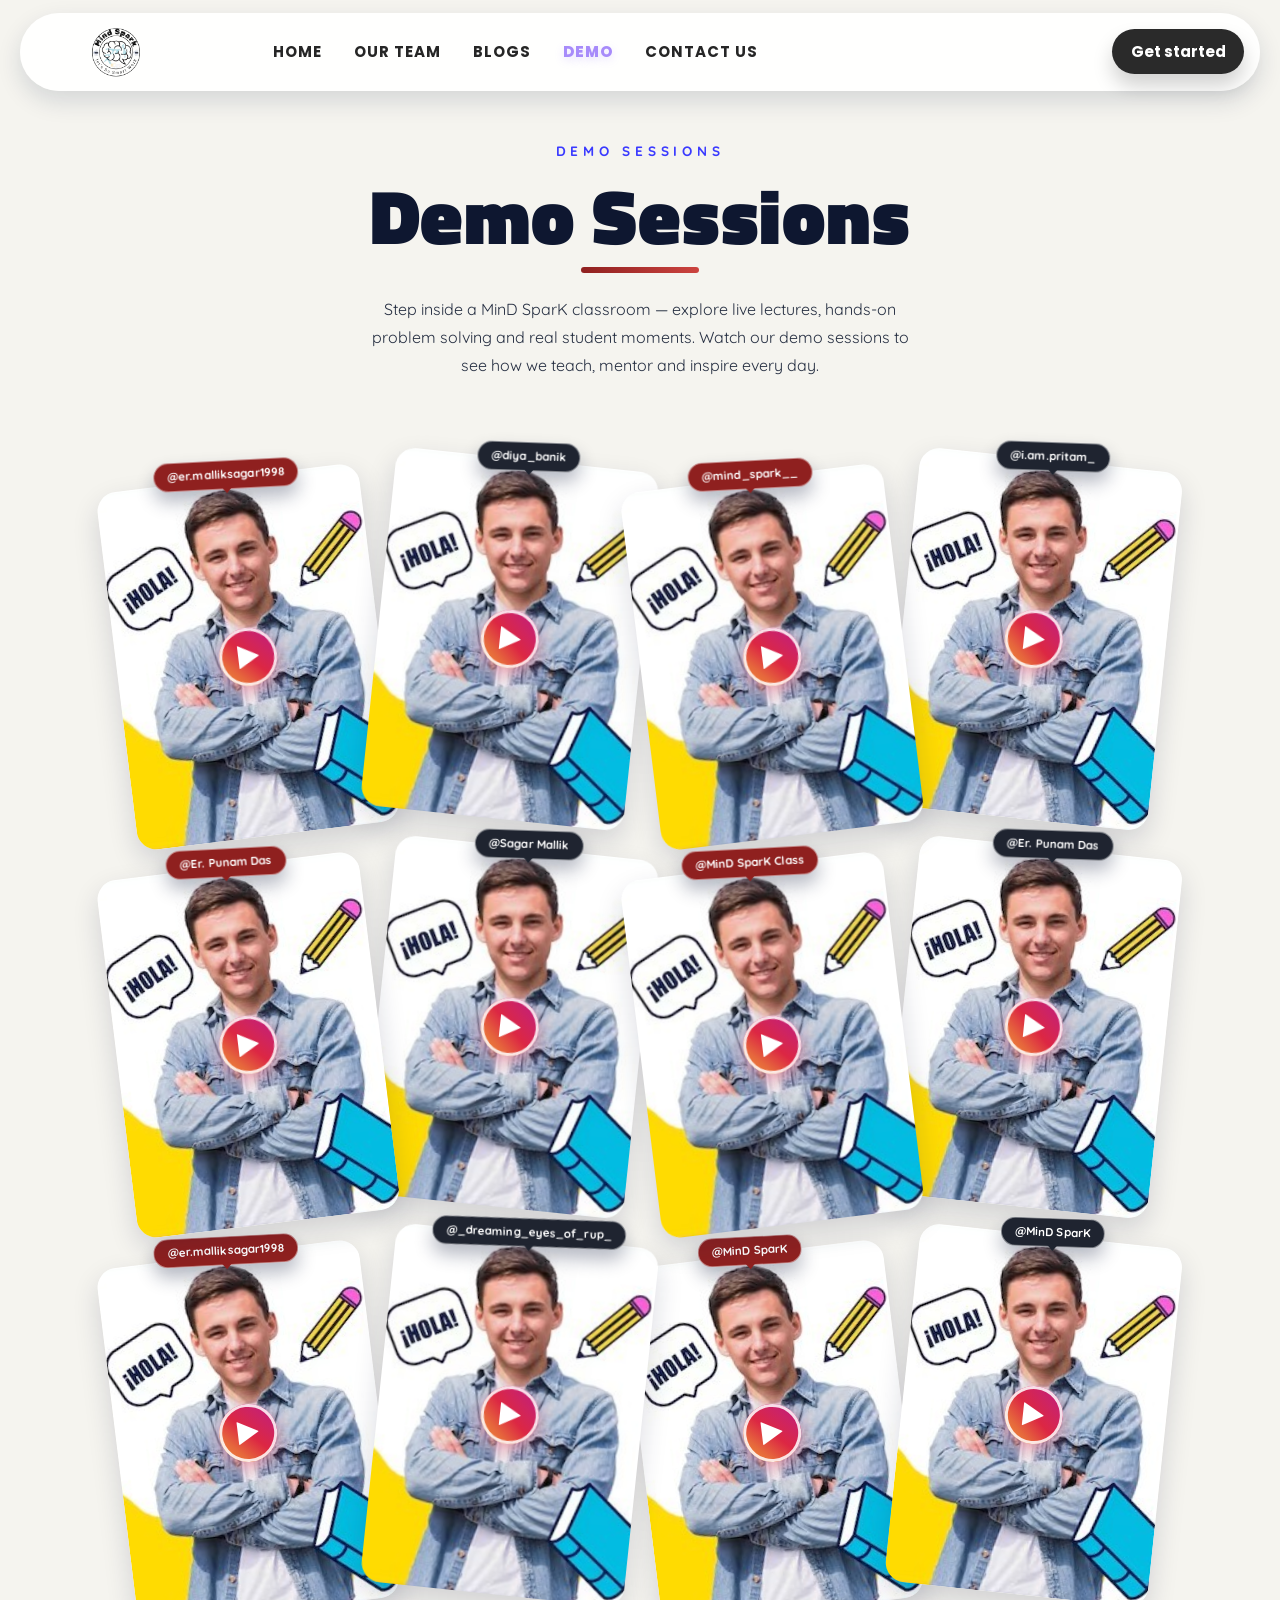
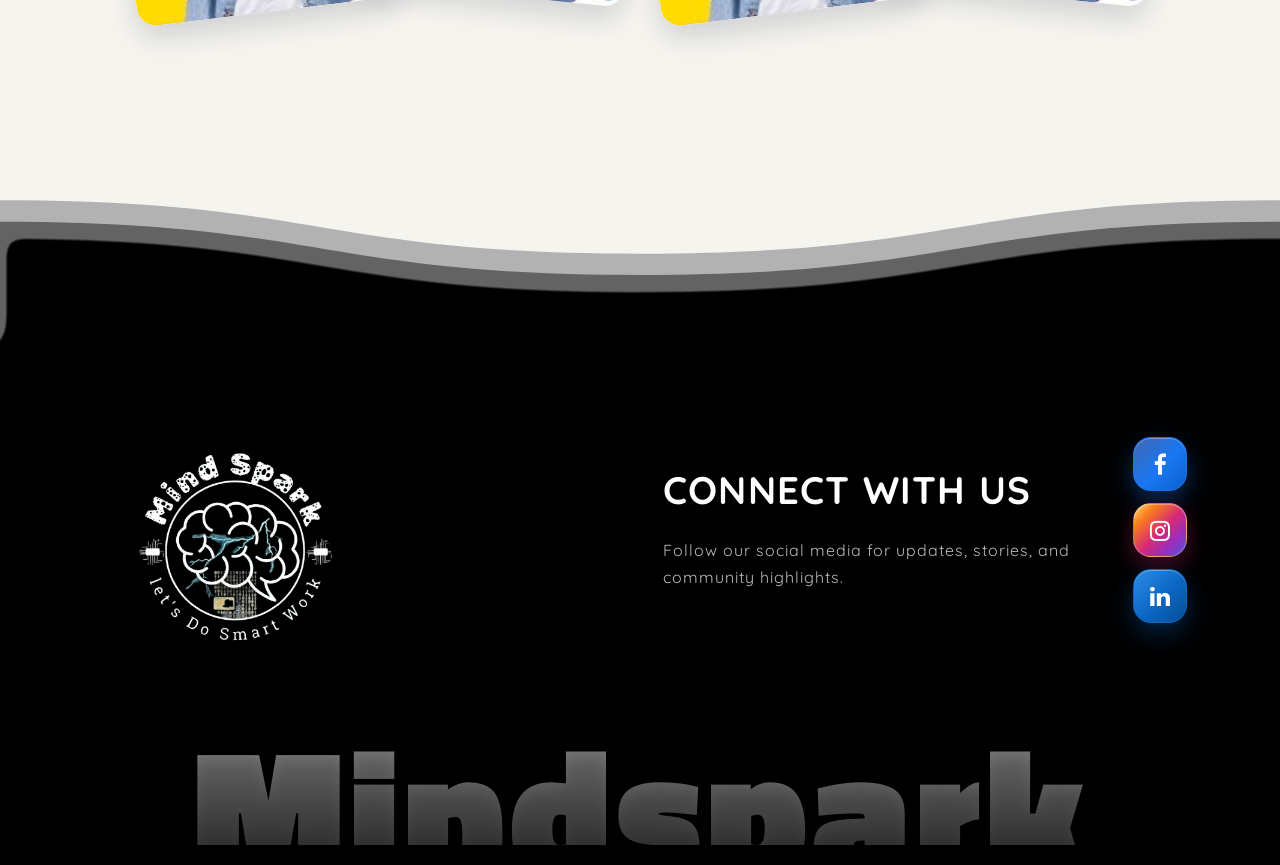
==== commit 715becf1: "Added new UI changes" ====
--- a/achievement.html
+++ b/achievement.html
@@ -85,8 +85,7 @@
 							frameborder="0"
 							scrolling="no"
 							title="Physics made it easy at MindSpark"
-						></iframe>
-					</div>
+						></iframe>					<div class="achv-play"><i class="fa fa-play"></i></div>					</div>
 					<div class="achv-meta">
 						<h3 class="achv-card-title">Physics made it easy at MinD SparK!</h3>
 						<p class="achv-card-sub">By <strong>@er.malliksagar1998</strong></p>
@@ -109,8 +108,7 @@
 							frameborder="0"
 							scrolling="no"
 							title="Class by Diya Banik at MindSpark"
-						></iframe>
-					</div>
+						></iframe>					<div class="achv-play"><i class="fa fa-play"></i></div>					</div>
 					<div class="achv-meta">
 						<h3 class="achv-card-title">Learning by Teaching</h3>
 						<p class="achv-card-sub">Class by <strong>@diya_banik</strong></p>
@@ -134,8 +132,7 @@
 							frameborder="0"
 							scrolling="no"
 							title="MindSpark Advertisement"
-						></iframe>
-					</div>
+						></iframe>					<div class="achv-play"><i class="fa fa-play"></i></div>					</div>
 					<div class="achv-meta">
 						<h3 class="achv-card-title">MindSpark in Motion</h3>
 						<p class="achv-card-sub">Advertisement</p>
@@ -158,8 +155,7 @@
 							frameborder="0"
 							scrolling="no"
 							title="Unlock Your Potential - Admission Open at MindSpark"
-						></iframe>
-					</div>
+						></iframe>					<div class="achv-play"><i class="fa fa-play"></i></div>					</div>
 					<div class="achv-meta">
 						<h3 class="achv-card-title">Unlock Your Potential! Admissions Open</h3>
 						<p class="achv-card-sub">By <strong>Er. Pritam Banik</strong> &mdash; <strong>@i.am.pritam_</strong></p>
@@ -181,8 +177,7 @@
 							frameborder="0"
 							scrolling="no"
 							title="Digital Electronics Max Term - Part 1 by Er. Punam Das"
-						></iframe>
-					</div>
+						></iframe>					<div class="achv-play"><i class="fa fa-play"></i></div>					</div>
 					<div class="achv-meta">
 						<h3 class="achv-card-title">Digital Electronics &mdash; Max Term (Part 1)</h3>
 						<p class="achv-card-sub">By <strong>Er. Punam Das</strong></p>
@@ -206,8 +201,7 @@
 							scrolling="no"
 							allow="autoplay; clipboard-write; encrypted-media; picture-in-picture; web-share"
 							title="Become a Real Engineer - MindSpark"
-						></iframe>
-					</div>
+						></iframe>					<div class="achv-play"><i class="fa fa-play"></i></div>					</div>
 					<div class="achv-meta">
 						<h3 class="achv-card-title">Become a Real Engineer</h3>
 						<p class="achv-card-sub">By <strong>Sagar Mallik</strong> &mdash; Facebook</p>
@@ -231,8 +225,7 @@
 							frameborder="0"
 							scrolling="no"
 							title="Electrical Machine - DC Machine class at MindSpark"
-						></iframe>
-					</div>
+						></iframe>					<div class="achv-play"><i class="fa fa-play"></i></div>					</div>
 					<div class="achv-meta">
 						<h3 class="achv-card-title">Electrical Machine &mdash; DC Machine</h3>
 						<p class="achv-card-sub">Class &mdash; Admissions Open</p>
@@ -254,8 +247,7 @@
 							frameborder="0"
 							scrolling="no"
 							title="Student Amarendra solving on the board at MindSpark"
-						></iframe>
-					</div>
+						></iframe>					<div class="achv-play"><i class="fa fa-play"></i></div>					</div>
 					<div class="achv-meta">
 						<h3 class="achv-card-title">Kudos to our Student Amarendra!</h3>
 						<p class="achv-card-sub">By <strong>Er. Punam Das</strong></p>
@@ -278,8 +270,7 @@
 							frameborder="0"
 							scrolling="no"
 							title="Magnetism Lecture at MindSpark"
-						></iframe>
-					</div>
+						></iframe>					<div class="achv-play"><i class="fa fa-play"></i></div>					</div>
 					<div class="achv-meta">
 						<h3 class="achv-card-title">Magnetism Lecture</h3>
 						<p class="achv-card-sub">By <strong>@er.malliksagar1998</strong></p>
@@ -301,8 +292,7 @@
 							frameborder="0"
 							scrolling="no"
 							title="Maths Class by PhD Scholar at NIT Agartala"
-						></iframe>
-					</div>
+						></iframe>					<div class="achv-play"><i class="fa fa-play"></i></div>					</div>
 					<div class="achv-meta">
 						<h3 class="achv-card-title">Learn from the Best &mdash; Maths Class</h3>
 						<p class="achv-card-sub">By <strong>@_dreaming_eyes_of_rup_</strong> &mdash; PhD Scholar, NIT Agartala</p>
@@ -324,8 +314,7 @@
 							frameborder="0"
 							scrolling="no"
 							title="Join MinD SparK"
-						></iframe>
-					</div>
+						></iframe>					<div class="achv-play"><i class="fa fa-play"></i></div>					</div>
 					<div class="achv-meta">
 						<h3 class="achv-card-title">Join Us at MinD SparK</h3>
 						<p class="achv-card-sub">Admissions &amp; Updates</p>
@@ -347,8 +336,7 @@
 							frameborder="0"
 							scrolling="no"
 							title="Teachers Day Celebration at MindSpark"
-						></iframe>
-					</div>
+						></iframe>					<div class="achv-play"><i class="fa fa-play"></i></div>					</div>
 					<div class="achv-meta">
 						<h3 class="achv-card-title">Teachers' Day at MinD SparK</h3>
 						<p class="achv-card-sub">Event &mdash; Late Upload</p>
@@ -399,3 +387,5 @@
 		<script src="./scripts/app.js"></script>
 	</body>
 </html>
+
+
--- a/css/style.css
+++ b/css/style.css
@@ -8,9 +8,11 @@
 	margin: 0;
 	padding: 0;
 	scroll-behavior: smooth;
-	background: linear-gradient(135deg, #d9cdff 30%, #fa95c9 50%, #579ef5 100%);
+	 /* background: linear-gradient(135deg, #d9cdff 30%, #fb7abc 50%, #579ef5 100%);  */
+	/* background: linear-gradient(135deg, #b3e9f6 30%, #56b5cd 50%, #006984 100%); */
+	background:#f5f4ef;
 	background-attachment: fixed;
-	--theme-color: #a78bfa;
+	--theme-color: #d2152d;
 	--bg1-color: #fff7fb;
 	--font-color: #262626;
 	--bg2-color: #fff;
@@ -2286,151 +2288,265 @@
 	}
 }
 
-/* Hero section */
-
-.hero-wordmark {
-	position: absolute;
-	bottom: -0.08em;
-	left: 50%;
-	transform: translateX(-50%);
-	font-family: 'Titillium Web', sans-serif;
-	font-weight: 900;
-	font-size: clamp(90px, 17vw, 210px);
-	white-space: nowrap;
-	background: linear-gradient(to bottom, #1a1a2e 10%, rgba(26, 26, 46, 0) 100%);
-	-webkit-background-clip: text;
-	background-clip: text;
-	-webkit-text-fill-color: transparent;
-	pointer-events: none;
-	-webkit-user-select: none;
-	-ms-user-select: none;
-	user-select: none;
-	z-index: 0;
-	line-height: 1;
-	letter-spacing: -4px;
-}
-
-html[data-theme='dark'] .hero-wordmark {
-	background: linear-gradient(to bottom, rgba(255, 255, 255, 0.55) 10%, rgba(255, 255, 255, 0) 100%);
-	-webkit-background-clip: text;
-	background-clip: text;
-}
+/* Hero section — editorial layout */
 
 .hero-section {
 	position: relative;
 	overflow: hidden;
 	min-height: 100vh;
 	display: flex;
-	align-items: flex-start;
-	justify-content: center;
-	padding: 7.8rem 0 0;
-	background: transparent;
-	background-position: center center;
-	background-repeat: no-repeat;
-	background-size: cover;
+	flex-direction: column;
+	padding: 5.5rem 2.4rem 0;
+	background: #f5f4ef;
 }
 
 .hero-section::before,
 .hero-section::after {
-	content: '';
-	position: absolute;
-	border-radius: 50%;
-	filter: blur(10px);
-	pointer-events: none;
-}
-
-.hero-section::before {
-	width: 280px;
-	height: 280px;
-	left: -70px;
-	top: 12%;
-	background: rgba(255, 255, 255, 0.32);
-	box-shadow: 0 0 120px rgba(255, 255, 255, 0.18);
-}
-
-.hero-section::after {
-	width: 320px;
-	height: 320px;
-	right: -90px;
-	top: 8%;
-	background: rgba(255, 255, 255, 0.2);
-	box-shadow: 0 0 140px rgba(255, 255, 255, 0.14);
-}
-
-.hero-shell {
+	content: none;
+}
+
+/* Top bar: brand badge (left) + nav links + socials (right) */
+.hero-topbar {
 	position: relative;
-	z-index: 1;
-	width: min(1180px, calc(100% - 2rem));
-	text-align: center;
+	z-index: 5;
 	display: flex;
-	flex-direction: column;
 	align-items: center;
-	padding: 1rem 0 0;
-}
-
-.hero-badge {
+	justify-content: space-between;
+	gap: 1.5rem;
+	padding-bottom: 0.6rem;
+}
+
+.hero-brand {
+	display: flex;
+	align-items: center;
+	gap: 0.85rem;
+}
+
+.hero-brand-badge {
 	display: inline-flex;
 	align-items: center;
-	gap: 0.7rem;
-	padding: 0.55rem 1rem;
-	border-radius: 999px;
-	background: rgba(255, 255, 255, 0.7);
-	backdrop-filter: blur(12px);
-	box-shadow: 0 10px 28px rgba(31, 52, 87, 0.1);
-	color: #5d6572;
+	justify-content: center;
+	width: 54px;
+	height: 54px;
+	border-radius: 50%;
+	background: #d2152d;
+	color: #fff !important;
+	font-family: 'Titillium Web', sans-serif;
+	font-weight: 900;
+	font-size: 1.15rem;
+	letter-spacing: 0.5px;
+	text-decoration: none;
+	box-shadow: 0 8px 22px rgba(210, 21, 45, 0.28);
+}
+
+.hero-brand-badge:hover {
+	text-decoration: none;
+	color: #fff;
+}
+
+.hero-brand-meta {
+	line-height: 1.2;
+}
+
+.hero-brand-name {
+	margin: 0;
+	font-family: 'Titillium Web', sans-serif;
+	font-weight: 900;
+	font-size: 0.98rem;
+	color: #111;
+	letter-spacing: 0.2px;
+}
+
+.hero-brand-sub {
+	margin: 2px 0 0;
+	font-family: 'Quicksand', sans-serif;
+	font-size: 0.78rem;
+	color: #6b7280;
+	letter-spacing: 0.2px;
+}
+
+.hero-navlinks {
+	display: flex;
+	align-items: center;
+	gap: 1.2rem;
 	font-family: 'Quicksand', sans-serif;
 	font-weight: 700;
-	letter-spacing: 0.2px;
-	margin-bottom: 1.6rem;
-}
-
-.hero-avatars {
+	font-size: 0.86rem;
+}
+
+.hero-navlink {
+	position: relative;
+	color: #111 !important;
+	text-decoration: none;
+	letter-spacing: 0.3px;
+}
+
+.hero-navlink:hover {
+	text-decoration: none;
+	color: #d2152d !important;
+}
+
+.hero-nav-sep {
+	width: 1px;
+	height: 18px;
+	background: rgba(0, 0, 0, 0.18);
+}
+
+.hero-social {
 	display: inline-flex;
 	align-items: center;
-}
-
-.hero-avatar {
-	width: 26px;
-	height: 26px;
-	border-radius: 50%;
-	border: 2px solid rgba(255, 255, 255, 0.95);
-	box-shadow: 0 4px 10px rgba(0, 0, 0, 0.15);
-	margin-left: -7px;
-}
-
-.hero-avatar-1 {
-	background: linear-gradient(135deg, #ffe2cc, #f5b58d);
-	margin-left: 0;
-}
-
-.hero-avatar-2 {
-	background: linear-gradient(135deg, #ffd9ef, #f97fb1);
-}
-
-.hero-avatar-3 {
-	background: linear-gradient(135deg, #dfe8ff, #8cc2ff);
+	justify-content: center;
+	width: 28px;
+	height: 28px;
+	color: #111 !important;
+	font-size: 1rem;
+	text-decoration: none;
+	transition: color 0.2s ease, transform 0.2s ease;
+}
+
+.hero-social:hover {
+	color: #d2152d !important;
+	transform: translateY(-2px);
+	text-decoration: none;
+}
+
+/* Stage: quote (left) + figure (center) + number (right) */
+.hero-stage {
+	position: relative;
+	z-index: 2;
+	flex: 1;
+	display: grid;
+	grid-template-columns: minmax(220px, 1fr) minmax(0, 1.6fr) minmax(160px, 0.9fr);
+	align-items: end;
+	gap: 2rem;
+	padding: 1.6rem 0 0;
+}
+
+.hero-quote {
+	position: relative;
+	max-width: 360px;
+	padding-top: 3.5rem;
+	align-self: center;
+}
+
+.hero-quote-mark {
+	position: absolute;
+	top: 0.8rem;
+	left: -0.2rem;
+	font-family: 'Titillium Web', serif;
+	font-size: 5rem;
+	font-weight: 900;
+	color: #111;
+	line-height: 1;
 }
 
 .hero-title {
 	font-family: 'Titillium Web', sans-serif;
-	font-size: clamp(2.5rem, 4.8vw, 4.8rem);
 	font-weight: 900;
-	line-height: 0.95;
-	letter-spacing: -1.5px;
+	font-size: clamp(1.55rem, 2.2vw, 2.4rem);
+	line-height: 1.08;
+	letter-spacing: -0.5px;
 	color: #111;
+	margin: 0 0 1rem;
 	text-wrap: balance;
-	text-shadow: 0 2px 0 rgba(255, 255, 255, 0.35);
-	margin: 0 auto;
-	max-width: 920px;
-}
-
-.hero-subtitle {
-	max-width: 740px;
-	margin: 1rem auto 0;
+}
+
+.hero-quote-text {
+	font-family: 'Titillium Web', sans-serif;
+	font-weight: 900;
+	font-size: clamp(0.78rem, 0.9vw, 0.92rem);
+	line-height: 1.5;
+	letter-spacing: 0.5px;
+	color: #111;
+	margin: 0;
+	text-transform: uppercase;
+}
+
+.hero-quote-author {
+	margin: 0.75rem 0 0;
 	font-family: 'Quicksand', sans-serif;
-	font-size: clamp(1rem, 1.4vw, 1.2rem);
-	line-height: 1.7;
-	color: rgba(35, 43, 54, 0.92);
+	font-size: 0.76rem;
+	color: #212428;
+	letter-spacing: 0.3px;
+}
+
+.hero-figure {
+	margin: 0;
+	align-self: end;
+	justify-self: center;
+	width: min(560px, 100%);
+	height: clamp(380px, 66vh, 660px);
+	overflow: hidden;
+	border-radius: 18px 18px 0 0;
+	position: relative;
+	z-index: 3;
+}
+
+.hero-figure img {
+	width: 100%;
+	height: 100%;
+	object-fit: cover;
+	object-position: center top;
+	display: block;
+}
+
+.hero-number {
+	justify-self: end;
+	align-self: start;
+	display: flex;
+	gap: 0.1rem;
+	padding-top: 0;
+	font-family: 'Titillium Web', sans-serif;
+	font-weight: 900;
+	font-size: clamp(5rem, 9vw, 9rem);
+	line-height: 0.9;
+	color: transparent;
+	-webkit-text-stroke: 1.5px #111;
+	letter-spacing: -2px;
+	background-image: repeating-linear-gradient(115deg, #111 0 1px, transparent 1px 6px);
+	-webkit-background-clip: text;
+	background-clip: text;
+}
+
+.hero-number-digit {
+	display: inline-block;
+}
+
+/* Giant wordmark behind the figure */
+.hero-wordmark {
+	position: absolute;
+	left: 0;
+	right: 0;
+	bottom: clamp(50px, 9vh, 100px);
+	margin: 0;
+	transform: none;
+	text-align: center;
+	font-family: 'Titillium Web', sans-serif;
+	font-weight: 900;
+	font-size: clamp(100px, 18vw, 260px);
+	line-height: 1;
+	letter-spacing: -6px;
+	color: #d2152d;
+	background: none;
+	-webkit-text-fill-color: #d2152d;
+	white-space: nowrap;
+	pointer-events: none;
+	user-select: none;
+	z-index: 1;
+}
+
+html[data-theme='dark'] .hero-wordmark {
+	color: #d2152d;
+	-webkit-text-fill-color: #d2152d;
+	background: none;
+}
+
+/* Floating CTA */
+.hero-cta-floating {
+	position: absolute;
+	left: 2.4rem;
+	bottom: 1.8rem;
+	z-index: 6;
 }
 
 .hero-cta {
@@ -2438,14 +2554,14 @@
 	align-items: center;
 	justify-content: center;
 	min-width: 170px;
-	margin-top: 1.5rem;
-	padding: 0.92rem 1.45rem;
+	padding: 0.88rem 1.5rem;
 	border-radius: 999px;
-	background: #000;
+	background: #111;
 	color: #fff !important;
 	font-family: 'Quicksand', sans-serif;
-	font-size: 1rem;
+	font-size: 0.95rem;
 	font-weight: 700;
+	text-decoration: none;
 	box-shadow: 0 14px 30px rgba(0, 0, 0, 0.28);
 	border: 1px solid rgba(255, 255, 255, 0.08);
 	transition: transform 0.22s ease, box-shadow 0.22s ease, opacity 0.22s ease;
@@ -2454,122 +2570,155 @@
 .hero-cta:hover {
 	transform: translateY(-2px);
 	box-shadow: 0 18px 34px rgba(0, 0, 0, 0.32);
+	color: #fff !important;
+	text-decoration: none;
 	opacity: 0.97;
 }
 
-.hero-media {
-	display: block;
-	position: relative;
-	margin: 1.4rem auto 0;
-	width: min(1200px, calc(100% + 1.6rem));
-	height: clamp(360px, 56vh, 620px);
-	border-radius: 26px 26px 0 0;
-	overflow: hidden;
-	background: transparent;
-	box-shadow: none;
-}
-
-.hero-media::after {
-	content: '';
-	position: absolute;
-	inset: 0;
-	background: linear-gradient(180deg, rgba(255, 255, 255, 0.01) 0%, rgba(255, 255, 255, 0.04) 100%);
-	pointer-events: none;
-}
-
-.hero-media-glow {
-	position: absolute;
-	inset: auto 12% -12% 12%;
-	height: 140px;
-	border-radius: 50%;
-	background: radial-gradient(circle, rgba(255, 255, 255, 0.5) 0%, rgba(255, 255, 255, 0) 70%);
-	filter: blur(10px);
-	pointer-events: none;
-}
-
-.hero-media img {
-	display: block;
-	width: 100%;
-	height: 100%;
-	object-fit: cover;
-	object-position: center top;
-	transform: none;
-}
-
-/* Media Queries */
-
-@media only screen and (max-width: 1274px) {
-}
+/* ── Responsive ── */
+
+@media only screen and (max-width: 1274px) {}
+
 @media only screen and (max-width: 1070px) {
-}
-
+	.hero-stage {
+		grid-template-columns: minmax(200px, 1fr) minmax(0, 1.5fr) minmax(130px, 0.75fr);
+		gap: 1.5rem;
+	}
+	.hero-figure {
+		height: clamp(340px, 58vh, 560px);
+	}
+	.hero-title {
+		font-size: clamp(1.4rem, 2vw, 2rem);
+	}
+}
+
+/* Tablet — 2-column: quote left, figure right; number floats top-right */
 @media only screen and (max-width: 838px) {
 	.hero-section {
-		min-height: auto;
-		padding: 6.3rem 0 0;
+		padding: 5rem 1.4rem 0;
+		min-height: 100svh;
+	}
+
+	.hero-stage {
+		display: grid;
+		grid-template-columns: 1fr 1fr;
+		grid-template-rows: auto 1fr;
+		align-items: start;
+		gap: 1rem;
+		padding-top: 1rem;
+	}
+
+	.hero-quote {
+		grid-column: 1;
+		grid-row: 1 / 3;
+		max-width: 100%;
+		padding-top: 3rem;
+		align-self: center;
+	}
+
+	.hero-figure {
+		grid-column: 2;
+		grid-row: 1 / 3;
+		width: 100%;
+		height: clamp(300px, 55vw, 480px);
+		justify-self: stretch;
+		align-self: end;
+	}
+
+	.hero-number {
+		position: absolute;
+		top: 5.2rem;
+		right: 1.4rem;
+		font-size: clamp(3.5rem, 10vw, 5.5rem);
+		z-index: 4;
+	}
+
+	.hero-wordmark {
+		font-size: clamp(72px, 21vw, 160px);
+		letter-spacing: -3px;
+		bottom: clamp(24px, 5vh, 70px);
+	}
+
+	.hero-cta-floating {
+		left: 1.4rem;
+		bottom: 1.2rem;
 	}
 
 	.hero-title {
-		font-size: clamp(2.1rem, 7vw, 3.8rem);
-	}
-
-	.hero-subtitle {
-		max-width: 620px;
-	}
-
-	.hero-media {
+		font-size: clamp(1.35rem, 3.5vw, 2rem);
+	}
+}
+
+/* Mobile */
+@media only screen and (max-width: 560px) {
+	.hero-section {
+		padding: 5rem 1rem 0;
+	}
+
+	.hero-stage {
+		grid-template-columns: 1fr;
+		grid-template-rows: auto auto;
+		gap: 0.8rem;
+	}
+
+	.hero-quote {
+		grid-column: 1;
+		grid-row: 1;
+		padding-top: 2.8rem;
+	}
+
+	.hero-figure {
+		grid-column: 1;
+		grid-row: 2;
 		width: 100%;
-		height: clamp(280px, 52vw, 460px);
-	}
-
-	.hero-media img {
-		height: 100%;
-	}
-}
-
-@media only screen and (max-width: 504px) {
-	.hero-shell {
-		width: min(1180px, calc(100% - 1.2rem));
-	}
-
-	.hero-badge {
-		font-size: 0.82rem;
-		gap: 0.55rem;
-		padding: 0.48rem 0.8rem;
+		height: clamp(260px, 62vw, 420px);
+		justify-self: center;
+		align-self: end;
+	}
+
+	.hero-number {
+		position: absolute;
+		top: 5rem;
+		right: 1rem;
+		font-size: clamp(3rem, 13vw, 4.5rem);
+	}
+
+	.hero-wordmark {
+		font-size: clamp(56px, 20vw, 110px);
+		letter-spacing: -2px;
+		bottom: clamp(16px, 4vh, 50px);
+	}
+
+	.hero-cta-floating {
+		left: 1rem;
+		bottom: 0.8rem;
 	}
 
 	.hero-title {
-		font-size: 2.25rem;
-		letter-spacing: -1px;
-	}
-
-	.hero-subtitle {
-		font-size: 0.98rem;
-		line-height: 1.6;
-		height: 250px;
+		font-size: clamp(1.3rem, 5.5vw, 1.8rem);
+	}
+
+	.hero-quote-text {
+		font-size: 0.75rem;
+	}
 
 	.hero-cta {
-		min-width: 156px;
-		padding: 0.82rem 1.2rem;
-	}
-
-	.hero-media img {
-		height: 100%;
-	}
-}
-
+		min-width: 140px;
+		padding: 0.75rem 1.1rem;
+		font-size: 0.88rem;
+	}
+}
+
+/* Very small phones */
 @media only screen and (max-width: 380px) {
 	.hero-title {
-		font-size: 2rem;
-		line-height: 1;
-	}
-
-	.hero-subtitle {
-		font-size: 0.92rem;
-	}
-
-	.hero-media img {
-		height: 100%;
+		font-size: 1.2rem;
+	}
+	.hero-quote-text {
+		font-size: 0.7rem;
+	}
+	.hero-wordmark {
+		font-size: clamp(44px, 18vw, 80px);
 	}
 }
 
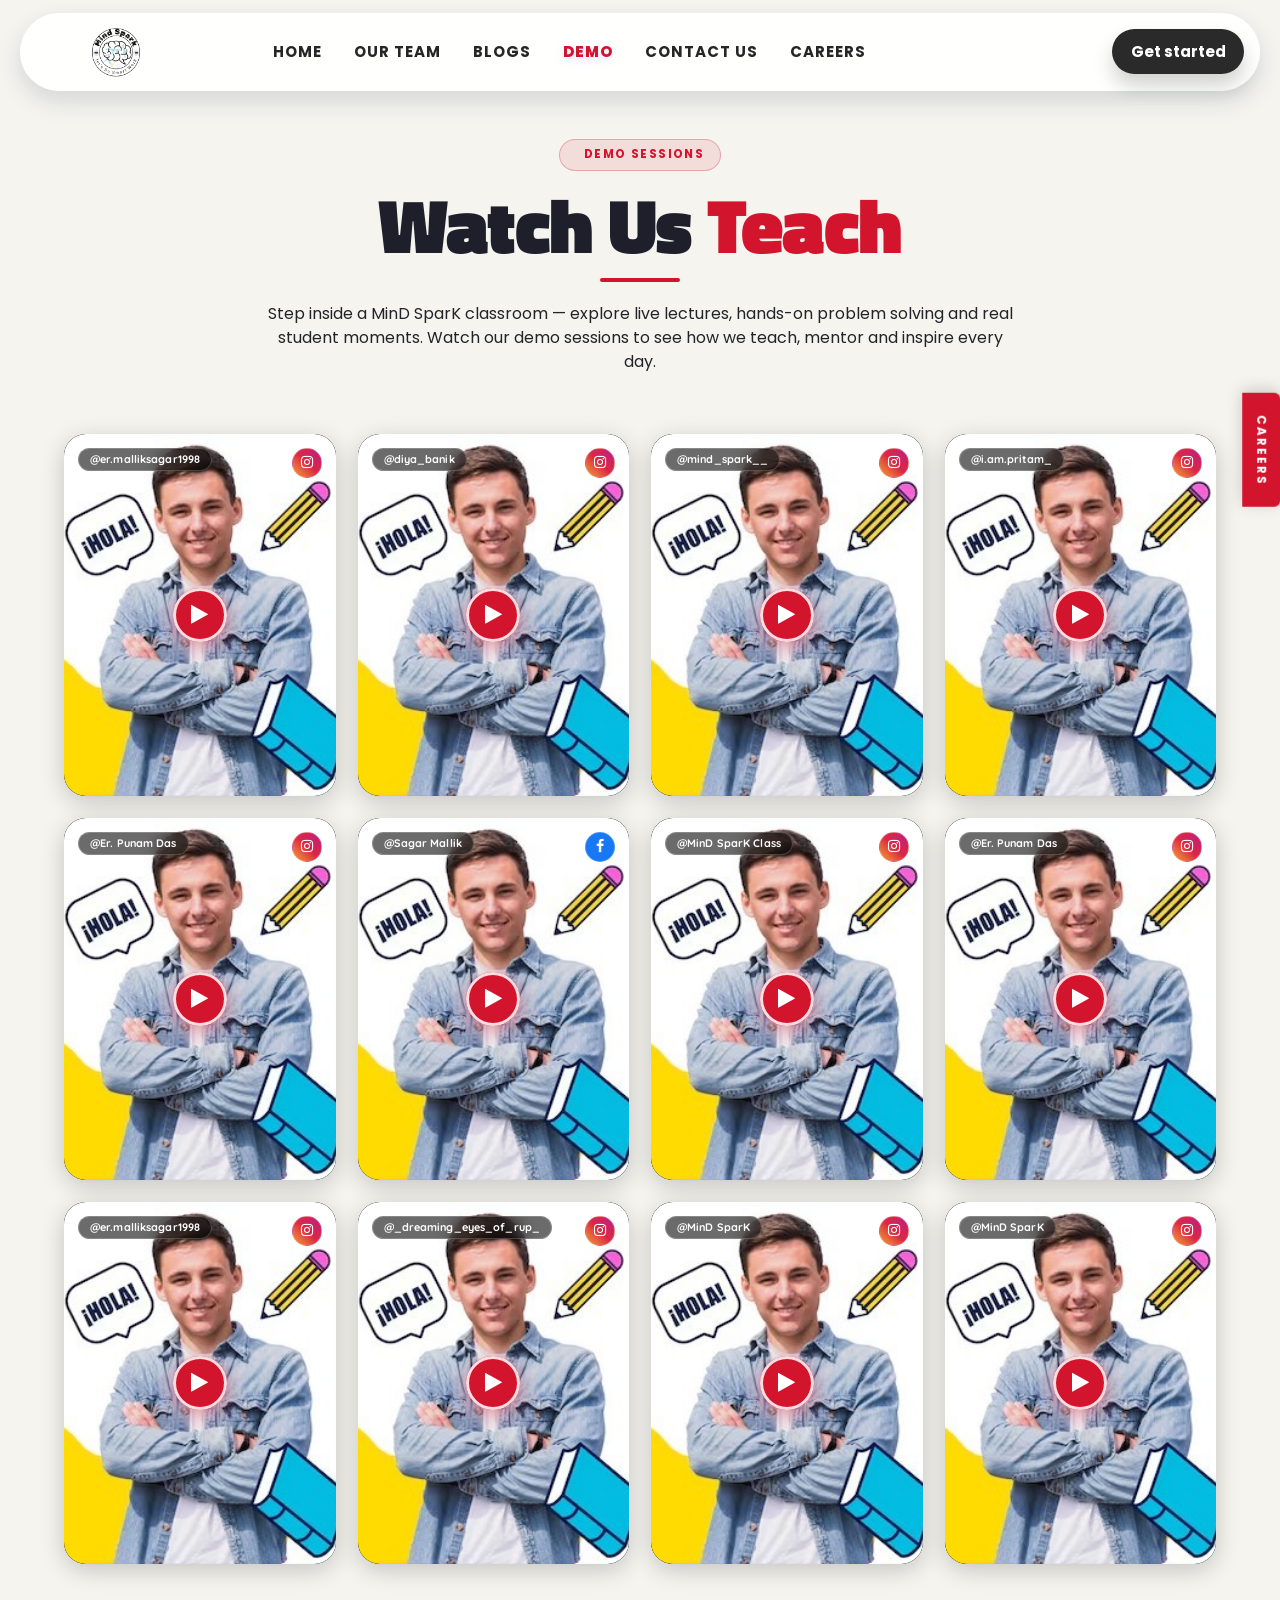
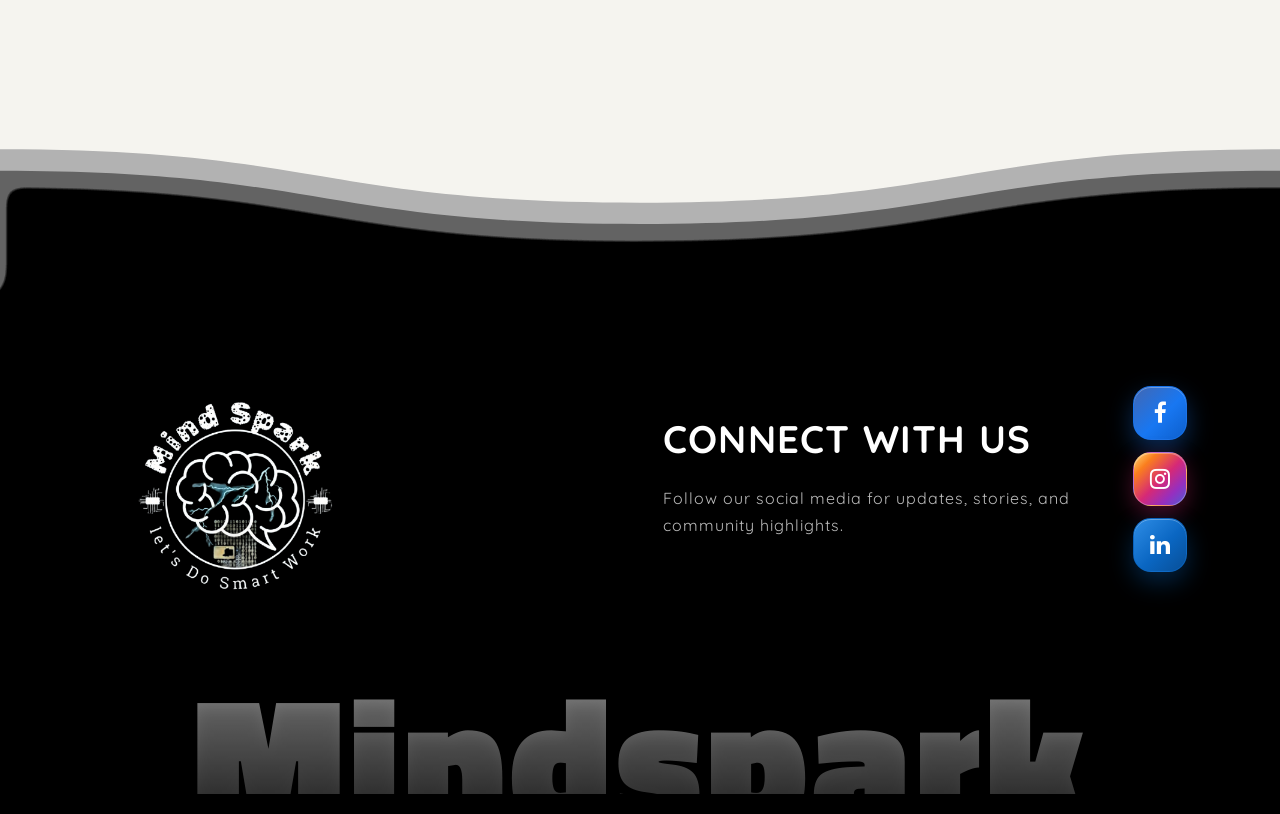
==== commit fd8083c5: "New changes" ====
--- a/achievement.html
+++ b/achievement.html
@@ -63,9 +63,11 @@
 
 		<section class="achv-section">
 			<div class="achv-intro">
-				<p class="achv-eyebrow">DEMO SESSIONS</p>
-				<h1 class="achv-title">Demo Sessions</h1>
-				<p class="achv-subtitle">
+			<div class="achv-eyebrow-tag">
+				<span class="career-hero-tag-dot"></span>
+				Demo Sessions
+			</div>
+			<h1 class="achv-title">Watch Us <span>Teach</span></h1>
 					Step inside a MinD SparK classroom &mdash; explore live lectures, hands-on problem solving and
 					real student moments. Watch our demo sessions to see how we teach, mentor and inspire every
 					day.
@@ -381,6 +383,40 @@
 							/* Keep default poster fallback when thumbnail is unavailable. */
 						});
 				});
+
+				// Platform badges
+				document.querySelectorAll('.achv-card').forEach(function (card) {
+					var href = card.getAttribute('href') || '';
+					var badge = document.createElement('span');
+					badge.className = 'achv-platform';
+					if (href.indexOf('facebook.com') !== -1) {
+						badge.classList.add('achv-platform--fb');
+						badge.innerHTML = '<i class="fa fa-facebook"></i>';
+					} else if (href.indexOf('instagram.com') !== -1) {
+						badge.classList.add('achv-platform--ig');
+						badge.innerHTML = '<i class="fa fa-instagram"></i>';
+					} else {
+						return;
+					}
+					var thumb = card.querySelector('.achv-thumb');
+					if (thumb) { thumb.appendChild(badge); }
+				});
+
+				// Scroll-stagger animation
+				var achvCards = document.querySelectorAll('.achv-card');
+				if ('IntersectionObserver' in window) {
+					var achvObserver = new IntersectionObserver(function (entries) {
+						entries.forEach(function (entry) {
+							if (entry.isIntersecting) {
+								entry.target.classList.add('achv-visible');
+								achvObserver.unobserve(entry.target);
+							}
+						});
+					}, { threshold: 0.08 });
+					achvCards.forEach(function (card) { achvObserver.observe(card); });
+				} else {
+					achvCards.forEach(function (card) { card.classList.add('achv-visible'); });
+				}
 			});
 		</script>
 
--- a/css/style.css
+++ b/css/style.css
@@ -19,7 +19,7 @@
 	--shadow-color: #1a1a22;
 	--footer-bg: #000;
 	--footer-clr: #c4c4c4;
-	--topBtn-bg: #a78bfa;
+	--topBtn-bg: #d2152d;
 	--lgt-white: #f8f8f8;
 	--heading-clr: #1f1f2c;
 	--eventcard: 6px 10px 22px rgba(167, 139, 250, 0.2);
@@ -31,7 +31,7 @@
 	--box-shadow: 0 10px 24px rgba(167, 139, 250, 0.18), 0 4px 10px rgba(196, 181, 253, 0.14);
 	--btn-shadow: 0 8px 16px rgba(167, 139, 250, 0.32);
 	--nav-bar: #fff;
-	--nav-color: #a78bfa;
+	--nav-color: #d2152d;
 	--nav-clr: #262626;
 	--txt-shadow: 0px 3px 8px rgba(167, 139, 250, 0.28);
 	--navbar-toggle: url("data:image/svg+xml;charset=utf8,%3Csvg viewBox='0 0 32 32' xmlns='http://www.w3.org/2000/svg'%3E%3Cpath stroke='rgba(0,0,0,1)' stroke-width='2' stroke-linecap='round' stroke-miterlimit='10' d='M4 8h24M4 16h24M4 24h24'/%3E%3C/svg%3E");
@@ -272,6 +272,7 @@
 	box-shadow: 0 5px 15px 2px rgba(0, 0, 0, 0.1);
 	display: block;
 	background: rgba(15, 38, 72, 0.05);
+	
 }
 
 .navbar-expand-lg .navbar-nav .nav-link {
@@ -831,6 +832,55 @@
 .social-content .border {
 	margin: 8px 0 0;
 	width: 240px;
+}
+
+.footer-links-row {
+	display: none;
+}
+
+.career-float-tab {
+	position: fixed;
+	right: -38px;
+	top: 50%;
+	-webkit-transform: translateY(-50%) rotate(90deg);
+	transform: translateY(-50%) rotate(90deg);
+	background: var(--theme-color);
+	color: #fff;
+	font-size: 0.75rem;
+	font-weight: 700;
+	letter-spacing: 0.16em;
+	text-transform: uppercase;
+	padding: 10px 22px;
+	border-radius: 6px 6px 0 0;
+	text-decoration: none;
+	z-index: 999;
+	-webkit-transition: right 0.35s cubic-bezier(0.22, 1, 0.36, 1), background 0.2s ease;
+	transition: right 0.35s cubic-bezier(0.22, 1, 0.36, 1), background 0.2s ease;
+	-webkit-animation: career-tab-peek 2.5s ease 1.5s forwards;
+	animation: career-tab-peek 2.5s ease 1.5s forwards;
+	box-shadow: -3px 0 16px rgba(0,0,0,0.18);
+}
+
+.career-float-tab:hover {
+	right: -4px;
+	color: #fff;
+	text-decoration: none;
+	background: var(--theme-color);
+	opacity: 0.92;
+}
+
+@-webkit-keyframes career-tab-peek {
+	0%   { right: -38px; }
+	30%  { right: -4px; }
+	70%  { right: -4px; }
+	100% { right: -38px; }
+}
+
+@keyframes career-tab-peek {
+	0%   { right: -38px; }
+	30%  { right: -4px; }
+	70%  { right: -4px; }
+	100% { right: -38px; }
 }
 
 .footer-wordmark-wrap {
@@ -1641,7 +1691,7 @@
 	-webkit-box-align: stretch;
 	-ms-flex-align: stretch;
 	align-items: stretch;
-	background: #6c63ff;
+	background: #e97181;
 	border-radius: 20px;
 	max-width: 1100px;
 	margin: 0 auto;
@@ -2443,7 +2493,7 @@
 .hero-title {
 	font-family: 'Titillium Web', sans-serif;
 	font-weight: 900;
-	font-size: clamp(1.55rem, 2.2vw, 2.4rem);
+	font-size: clamp(2rem, 3vw, 3.4rem);
 	line-height: 1.08;
 	letter-spacing: -0.5px;
 	color: #111;
@@ -2454,7 +2504,7 @@
 .hero-quote-text {
 	font-family: 'Titillium Web', sans-serif;
 	font-weight: 900;
-	font-size: clamp(0.78rem, 0.9vw, 0.92rem);
+	font-size: clamp(0.88rem, 1.1vw, 1.1rem);
 	line-height: 1.5;
 	letter-spacing: 0.5px;
 	color: #111;
@@ -2465,7 +2515,7 @@
 .hero-quote-author {
 	margin: 0.75rem 0 0;
 	font-family: 'Quicksand', sans-serif;
-	font-size: 0.76rem;
+	font-size: 0.92rem;
 	color: #212428;
 	letter-spacing: 0.3px;
 }
@@ -2588,7 +2638,7 @@
 		height: clamp(340px, 58vh, 560px);
 	}
 	.hero-title {
-		font-size: clamp(1.4rem, 2vw, 2rem);
+		font-size: clamp(1.8rem, 2.5vw, 2.8rem);
 	}
 }
 
@@ -2645,7 +2695,7 @@
 	}
 
 	.hero-title {
-		font-size: clamp(1.35rem, 3.5vw, 2rem);
+		font-size: clamp(1.7rem, 4vw, 2.6rem);
 	}
 }
 
@@ -2671,7 +2721,7 @@
 		grid-column: 1;
 		grid-row: 2;
 		width: 100%;
-		height: clamp(260px, 62vw, 420px);
+		height: clamp(380px, 85vw, 580px);
 		justify-self: center;
 		align-self: end;
 	}
@@ -2695,11 +2745,11 @@
 	}
 
 	.hero-title {
-		font-size: clamp(1.3rem, 5.5vw, 1.8rem);
+		font-size: clamp(1.6rem, 6vw, 2.2rem);
 	}
 
 	.hero-quote-text {
-		font-size: 0.75rem;
+		font-size: 0.85rem;
 	}
 
 	.hero-cta {
@@ -2712,10 +2762,10 @@
 /* Very small phones */
 @media only screen and (max-width: 380px) {
 	.hero-title {
-		font-size: 1.2rem;
+		font-size: 1.5rem;
 	}
 	.hero-quote-text {
-		font-size: 0.7rem;
+		font-size: 0.8rem;
 	}
 	.hero-wordmark {
 		font-size: clamp(44px, 18vw, 80px);
@@ -2874,3 +2924,439 @@
 .hide{
 	opacity:0;
 }
+
+/* ============================================================
+   INITIATIVES — card scene redesign
+   ============================================================ */
+#initiativesSection {
+	background: #f0eeea;
+}
+
+.init-wrapper {
+	max-width: 1000px;
+	margin: 0 auto;
+	text-align: center;
+}
+
+.init-heading {
+	font-family: 'Titillium Web', sans-serif;
+	font-weight: 900;
+	font-size: clamp(2rem, 4.5vw, 3rem);
+	color: #111;
+	letter-spacing: 0.06em;
+	margin-bottom: 6px;
+}
+
+.init-heading span {
+	color: #d2152d;
+}
+
+.init-subheading {
+	font-size: 0.95rem;
+	color: #777;
+	margin-bottom: 52px;
+}
+
+/* Scene container ------------------------------------------ */
+.init-scene {
+	position: relative;
+	max-width: 1060px;
+	margin: 0 auto;
+	padding-bottom: 40px;
+}
+
+/* Main dark card ------------------------------------------- */
+.init-main-card {
+	position: relative;
+	width: 620px;
+	max-width: 100%;
+	margin: 0 auto;
+	/* background: linear-gradient(145deg, #152a20 0%, #1e3d2e 40%, #1a3025 75%, #1f3d38 100%); */
+	background: #d2152d;
+	border-radius: 24px;
+	padding: 34px 30px 44px;
+	box-shadow: 0 24px 60px rgba(0, 0, 0, 0.22);
+	color: #fff;
+	text-align: left;
+	z-index: 2;
+}
+
+/* Card header row */
+.imc-header {
+	display: flex;
+	align-items: center;
+	gap: 8px;
+	margin-bottom: 28px;
+}
+
+.imc-dot {
+	width: 8px;
+	height: 8px;
+	background: #6dda6d;
+	border-radius: 50%;
+	display: inline-block;
+	flex-shrink: 0;
+}
+
+.imc-label {
+	flex: 1;
+	font-size: 1rem;
+	color: rgba(255, 255, 255, 0.85);
+	text-transform: uppercase;
+	letter-spacing: 0.1em;
+	font-weight: 600;
+}
+
+.imc-info {
+	color: rgba(255, 255, 255, 0.3);
+	font-size: 0.8rem;
+	cursor: default;
+}
+
+/* Program list */
+.imc-list {
+	display: flex;
+	flex-direction: column;
+}
+
+.imc-item {
+	display: flex;
+	align-items: center;
+	gap: 14px;
+	padding: 14px 0;
+	border-bottom: 1px solid rgba(255, 255, 255, 0.09);
+}
+
+.imc-item:last-child {
+	border-bottom: none;
+}
+
+.imc-icon {
+	width: 38px;
+	height: 38px;
+	background: rgba(255, 255, 255, 0.1);
+	border-radius: 10px;
+	display: flex;
+	align-items: center;
+	justify-content: center;
+	font-size: 0.9rem;
+	color: #9ed4b8;
+	flex-shrink: 0;
+}
+
+.imc-name {
+	font-size: 0.88rem;
+	font-weight: 700;
+	color: #fff;
+	margin-bottom: 3px;
+}
+
+.imc-desc {
+	font-size: 0.74rem;
+	color: rgba(255, 255, 255, 0.52);
+	line-height: 1.35;
+}
+
+/* Floating cards ------------------------------------------- */
+.init-float {
+	position: absolute;
+	border-radius: 16px;
+	box-shadow: 0 10px 34px rgba(0, 0, 0, 0.13);
+	z-index: 5;
+	text-align: left;
+	transition: transform 0.32s cubic-bezier(0.34, 1.56, 0.64, 1), box-shadow 0.32s ease;
+	cursor: default;
+}
+
+.init-float:hover {
+	transform: translateY(-12px) scale(1.04);
+	box-shadow: 0 24px 52px rgba(0, 0, 0, 0.22);
+	z-index: 10;
+}
+
+/* Students card — top left */
+.init-fc-students {
+	background: #ffffff;
+	top: 30px;
+	left: 30px;
+	width: 200px;
+	padding: 18px 18px 14px;
+}
+
+.ifc-top {
+	display: flex;
+	align-items: flex-start;
+	justify-content: space-between;
+	margin-bottom: 14px;
+}
+
+.ifc-val {
+	font-size: 1.85rem;
+	font-weight: 800;
+	color: #111;
+	line-height: 1;
+}
+
+.ifc-cap {
+	font-size: 0.76rem;
+	color: #888;
+	margin-top: 5px;
+}
+
+.ifc-info-icon {
+	color: #ccc;
+	font-size: 0.82rem;
+	cursor: default;
+}
+
+.ifc-btn {
+	display: flex;
+	align-items: center;
+	justify-content: space-between;
+	background: #111;
+	color: #fff !important;
+	text-decoration: none !important;
+	border-radius: 9px;
+	padding: 9px 13px;
+	font-size: 0.79rem;
+	font-weight: 600;
+	letter-spacing: 0.02em;
+	transition: background 0.2s;
+}
+
+.ifc-btn:hover {
+	background: #333;
+	color: #fff !important;
+}
+
+/* Faculty card — bottom right */
+.init-fc-faculty {
+	background: #f2f2f2;
+	bottom: 40px;
+	right: 30px;
+	width: 185px;
+	padding: 16px 18px;
+}
+
+.iff-tag {
+	font-size: 0.74rem;
+	font-weight: 700;
+	color: #333;
+	margin-bottom: 7px;
+}
+
+.iff-top {
+	display: flex;
+	align-items: flex-start;
+	justify-content: space-between;
+	margin-bottom: 10px;
+}
+
+.iff-val {
+	font-size: 1.85rem;
+	font-weight: 800;
+	color: #111;
+	line-height: 1;
+}
+
+.iff-cap {
+	font-size: 0.76rem;
+	color: #888;
+	margin-top: 5px;
+}
+
+.iff-text {
+	font-size: 0.77rem;
+	color: #555;
+	line-height: 1.45;
+	margin: 0 0 10px;
+}
+
+.iff-btn {
+	display: flex;
+	align-items: center;
+	justify-content: space-between;
+	background: #111;
+	color: #fff !important;
+	text-decoration: none !important;
+	border-radius: 9px;
+	padding: 8px 12px;
+	font-size: 0.76rem;
+	font-weight: 600;
+	letter-spacing: 0.02em;
+	transition: background 0.2s;
+}
+
+.iff-btn:hover {
+	background: #333;
+	color: #fff !important;
+}
+
+/* Responsive: stack on small viewports --------------------- */
+@media only screen and (max-width: 740px) {
+	.init-scene {
+		display: flex;
+		flex-direction: column;
+		align-items: center;
+		gap: 14px;
+		padding-bottom: 0;
+	}
+
+	.init-float {
+		position: relative !important;
+		top: auto !important;
+		left: auto !important;
+		right: auto !important;
+		bottom: auto !important;
+		width: 100%;
+		max-width: 460px;
+	}
+
+	.init-fc-students { order: 1; }
+	.init-main-card   { order: 2; }
+	.init-fc-faculty  { order: 3; }
+}
+
+/* =========================================================
+   PROGRAMS SECTION — card grid layout
+   ========================================================= */
+#newsSection {
+	background: #fff;
+	padding: 80px 40px 60px;
+}
+
+.prog-hero-heading {
+	font-family: 'Libre Franklin', sans-serif;
+	font-size: clamp(3.2rem, 9vw, 8rem);
+	font-weight: 900;
+	line-height: 0.95;
+	text-transform: uppercase;
+	color: #d2152d;
+	text-align: center;
+	margin-bottom: 64px;
+	letter-spacing: -0.02em;
+}
+
+.prog-hero-heading span {
+	color: #d2152d;
+}
+
+.prog-slider-outer {
+	position: relative;
+	overflow: hidden;
+	/* fade edges */
+	-webkit-mask-image: linear-gradient(to right, transparent 0%, black 8%, black 92%, transparent 100%);
+	mask-image: linear-gradient(to right, transparent 0%, black 8%, black 92%, transparent 100%);
+}
+
+.prog-cards-grid {
+	overflow: hidden;
+	padding-bottom: 16px;
+}
+
+.prog-track {
+	display: flex;
+	gap: 20px;
+	width: max-content;
+	-webkit-animation: prog-marquee 32s linear infinite;
+	animation: prog-marquee 32s linear infinite;
+}
+
+@-webkit-keyframes prog-marquee {
+	0%   { transform: translateX(0); }
+	100% { transform: translateX(-50%); }
+}
+
+@keyframes prog-marquee {
+	0%   { transform: translateX(0); }
+	100% { transform: translateX(-50%); }
+}
+
+.prog-card {
+	background: #ffffff;
+	border: 1px solid #ececec;
+	border-radius: 20px;
+	padding: 42px 36px 48px;
+	display: flex;
+	flex-direction: column;
+	gap: 14px;
+	flex: 0 0 420px;
+	min-height: 500px;
+	transition: transform 0.28s cubic-bezier(0.34,1.56,0.64,1), box-shadow 0.28s ease;
+}
+
+.prog-card:hover {
+	transform: translateY(-8px);
+	box-shadow: 0 20px 48px rgba(0,0,0,0.10);
+}
+
+.prog-card-num {
+	font-family: 'Libre Franklin', sans-serif;
+	font-size: 0.72rem;
+	font-weight: 500;
+	color: #d2152d;
+	letter-spacing: 0.1em;
+}
+
+.prog-card-title {
+	font-family: 'Libre Franklin', sans-serif;
+	font-size: clamp(1.3rem, 2.2vw, 1.85rem);
+	font-weight: 800;
+	color: #d2152d;
+	text-transform: uppercase;
+	line-height: 1.1;
+	margin: 0;
+}
+
+.prog-card-tags {
+	font-size: 0.76rem;
+	color: #9ca3af;
+	margin: 0;
+	letter-spacing: 0.2px;
+}
+
+.prog-card-desc {
+	font-size: 0.85rem;
+	color: #555;
+	line-height: 1.65;
+	margin: 0;
+	flex: 1;
+}
+
+.prog-card-cta {
+	display: inline-block;
+	margin-top: 10px;
+	font-family: 'Libre Franklin', sans-serif;
+	font-size: 0.72rem;
+	font-weight: 700;
+	letter-spacing: 1.5px;
+	color: #111;
+	text-decoration: none;
+	border-bottom: 1.5px solid #111;
+	padding-bottom: 2px;
+	width: fit-content;
+	transition: color 0.2s ease, border-color 0.2s ease;
+}
+
+.prog-card-cta:hover {
+	color: #d2152d;
+	border-color: #d2152d;
+	text-decoration: none;
+}
+
+.prog-footer-cta {
+	text-align: center;
+	margin-top: 52px;
+}
+
+@media (max-width: 560px) {
+	#newsSection {
+		padding: 50px 18px 40px;
+	}
+	.prog-card {
+		flex: 0 0 88vw;
+	}
+	.prog-hero-heading {
+		margin-bottom: 40px;
+	}
+}
--- a/css/achievement.css
+++ b/css/achievement.css
@@ -476,411 +476,418 @@
 	height:auto;
 }
 
-/* ===== Community / Achievements Page ===== */
+/* ===== Demo Sessions / Achievements Page ===== */
+
 .achv-section {
-max-width: 1320px;
-margin: 0 auto;
-padding: 138px 28px 96px;
-display: block;
-text-align: center;
+	max-width: 1400px;
+	margin: 0 auto;
+	padding: 138px 5vw 100px;
 	background: transparent;
 }
 
 .achv-intro {
-max-width: 820px;
-margin: 0 auto 48px;
-text-align: center;
-}
-
-.achv-eyebrow {
-font-family: 'Quicksand', sans-serif;
-font-size: 0.85rem;
-font-weight: 700;
-letter-spacing: 0.35em;
-color: #3a3aff;
-margin: 0 0 14px;
-}
+	max-width: 760px;
+	margin: 0 auto 60px;
+	text-align: center;
+}
+
+/* Eyebrow pill tag */
+.achv-eyebrow-tag {
+	display: -webkit-inline-box;
+	display: -ms-inline-flexbox;
+	display: inline-flex;
+	-webkit-box-align: center;
+	-ms-flex-align: center;
+	align-items: center;
+	gap: 8px;
+	background: rgba(210,21,45,0.10);
+	border: 1px solid rgba(210,21,45,0.28);
+	border-radius: 50px;
+	padding: 6px 16px;
+	font-size: 0.74rem;
+	font-weight: 700;
+	letter-spacing: 0.12em;
+	text-transform: uppercase;
+	color: var(--theme-color);
+	margin-bottom: 16px;
+}
+
+.achv-eyebrow { display: none; }
 
 .achv-title {
-font-family: 'Titillium Web', sans-serif;
-font-size: clamp(2.7rem, 6vw, 4.8rem);
-font-weight: 900;
-color: #0e1730;
-margin: 0 0 22px;
-line-height: 0.98;
-letter-spacing: 0.01em;
-text-shadow: none;
+	font-family: 'Titillium Web', sans-serif;
+	font-size: clamp(2.6rem, 6vw, 5rem);
+	font-weight: 900;
+	color: var(--heading-clr);
+	margin: 0 0 20px;
+	line-height: 1.0;
+	letter-spacing: -0.02em;
 }
 
 .achv-title::after {
-content: '';
-display: block;
-width: 118px;
-height: 6px;
-margin: 14px auto 0;
-border-radius: 999px;
-background: linear-gradient(90deg, #8f201f, #cc433f);
+	content: '';
+	display: block;
+	width: 80px;
+	height: 4px;
+	margin: 14px auto 0;
+	border-radius: 999px;
+	background: var(--theme-color);
+}
+
+.achv-title span {
+	color: var(--theme-color);
 }
 
 .achv-subtitle {
-font-family: 'Quicksand', sans-serif;
-font-size: 1rem;
-color: #262f42;
-line-height: 1.75;
-margin: 0 auto;
-max-width: 560px;
-}
-
+	font-family: 'Quicksand', sans-serif;
+	font-size: 1rem;
+	color: var(--font-color);
+	line-height: 1.75;
+	margin: 0 auto;
+	max-width: 560px;
+	opacity: 0.82;
+}
+
+/* ── Grid ── */
 .achv-grid {
-max-width: 100%;
-margin: 0 auto;
-display: flex;
-flex-wrap: wrap;
-justify-content: center;
-align-items: center;
-gap: 28px 14px;
-padding: 40px 0 16px;
-}
-
+	display: -ms-grid;
+	display: grid;
+	-ms-grid-columns: 1fr 22px 1fr 22px 1fr 22px 1fr;
+	grid-template-columns: repeat(4, 1fr);
+	gap: 22px;
+	padding: 0;
+	-webkit-box-align: stretch;
+	-ms-flex-align: stretch;
+	align-items: stretch;
+}
+
+/* ── Card ── */
 .achv-card {
-display: block;
-position: relative;
-flex: 0 0 auto;
-width: 264px;
-height: 360px;
-margin: 0 -8px;
-border-radius: 20px;
-overflow: visible;
-text-decoration: none;
-color: inherit;
-box-shadow: 0 12px 28px rgba(18, 26, 60, 0.16);
-transition: transform 0.35s ease, box-shadow 0.35s ease;
-}
-
-.achv-tag {
-position: absolute;
-top: -18px;
-left: 50%;
-transform: translateX(-50%) rotate(-4deg);
-z-index: 18;
-padding: 7px 13px 8px;
-border-radius: 999px;
-background: #1f2430;
-color: #ffffff;
-font-family: 'Quicksand', sans-serif;
-font-size: 0.72rem;
-font-weight: 700;
-line-height: 1;
-white-space: nowrap;
-letter-spacing: 0.01em;
-border: 1px solid rgba(255, 255, 255, 0.46);
-box-shadow: 0 10px 18px rgba(18, 26, 60, 0.3);
-}
-
-.achv-tag::after {
-content: '';
-position: absolute;
-left: 50%;
-bottom: -5px;
-transform: translateX(-50%);
-border-left: 6px solid transparent;
-border-right: 6px solid transparent;
-border-top: 7px solid #1f2430;
-}
-
-.achv-card:nth-child(odd) .achv-tag {
-background: #8f201f;
-transform: translateX(-50%) rotate(4deg);
-}
-
-.achv-card:nth-child(odd) .achv-tag::after {
-border-top-color: #8f201f;
-}
-
-/* Fanned overlapping cards: alternate tilt and stagger vertically */
-.achv-card:nth-child(odd)  { transform: rotate(-7deg) translateY(10px); z-index: 2; }
-.achv-card:nth-child(even) { transform: rotate(6deg)  translateY(-8px); z-index: 3; }
-.achv-card:nth-child(3n)   { z-index: 4; }
-.achv-card:nth-child(5n)   { z-index: 5; }
-.achv-card:nth-child(7n)   { z-index: 6; }
-
+	display: block;
+	position: relative;
+	border-radius: 22px;
+	overflow: hidden;
+	text-decoration: none;
+	color: inherit;
+	aspect-ratio: 3 / 4;
+	min-height: 300px;
+	background: #0a1020;
+	-webkit-box-shadow: 0 6px 24px rgba(0,0,0,0.20);
+	box-shadow: 0 6px 24px rgba(0,0,0,0.20);
+	/* scroll-animate initial state */
+	opacity: 0;
+	-webkit-transform: translateY(44px);
+	transform: translateY(44px);
+	-webkit-transition: opacity 0.55s ease, -webkit-transform 0.55s cubic-bezier(0.34,1.56,0.64,1), -webkit-box-shadow 0.35s ease;
+	transition: opacity 0.55s ease, transform 0.55s cubic-bezier(0.34,1.56,0.64,1), box-shadow 0.35s ease;
+	-webkit-transition-delay: var(--achv-delay, 0s);
+	transition-delay: var(--achv-delay, 0s);
+}
+
+/* stagger delays (4 columns × 3 rows) */
+.achv-card:nth-child(4n+1) { --achv-delay: 0.00s; }
+.achv-card:nth-child(4n+2) { --achv-delay: 0.09s; }
+.achv-card:nth-child(4n+3) { --achv-delay: 0.18s; }
+.achv-card:nth-child(4n+4) { --achv-delay: 0.27s; }
+
+/* visible (added by IntersectionObserver) */
+.achv-card.achv-visible {
+	opacity: 1;
+	-webkit-transform: translateY(0);
+	transform: translateY(0);
+}
+
+/* hover lift */
 .achv-card:hover,
 .achv-card:focus {
-transform: translateY(-14px) rotate(0deg) scale(1.06);
-box-shadow: 0 28px 52px rgba(12, 20, 56, 0.3), 0 12px 26px rgba(58, 58, 255, 0.2);
-text-decoration: none;
-color: inherit;
-z-index: 30;
-}
-
-@media (hover: hover) {
-.achv-grid:hover .achv-card {
-opacity: 0.45;
-filter: saturate(0.7) blur(1px);
-}
-
-.achv-grid:hover .achv-card:hover,
-.achv-grid:hover .achv-card:focus,
-.achv-grid:hover .achv-card:focus-within {
-opacity: 1;
-filter: none;
-transform: translateY(-14px) rotate(0deg) scale(1.08);
-z-index: 30;
-box-shadow: 0 34px 64px rgba(9, 16, 48, 0.38), 0 14px 28px rgba(58, 58, 255, 0.26);
-}
-}
-
+	-webkit-transform: translateY(-10px) scale(1.02);
+	transform: translateY(-10px) scale(1.02);
+	-webkit-box-shadow: 0 28px 52px rgba(0,0,0,0.34);
+	box-shadow: 0 28px 52px rgba(0,0,0,0.34);
+	-webkit-transition-delay: 0s;
+	transition-delay: 0s;
+	text-decoration: none;
+	color: inherit;
+	z-index: 10;
+}
+
+/* ── Username Tag (top-left inside card) ── */
+.achv-tag {
+	position: absolute;
+	top: 14px;
+	left: 14px;
+	right: auto;
+	bottom: auto;
+	-webkit-transform: none;
+	-ms-transform: none;
+	transform: none;
+	z-index: 10;
+	padding: 5px 11px;
+	border-radius: 999px;
+	background: rgba(0,0,0,0.58);
+	-webkit-backdrop-filter: blur(8px);
+	backdrop-filter: blur(8px);
+	color: #fff;
+	font-family: 'Quicksand', sans-serif;
+	font-size: 0.68rem;
+	font-weight: 700;
+	line-height: 1;
+	white-space: nowrap;
+	letter-spacing: 0.01em;
+	border: 1px solid rgba(255,255,255,0.20);
+	-webkit-box-shadow: none;
+	box-shadow: none;
+}
+
+.achv-tag::after { display: none; }
+.achv-card:nth-child(odd) .achv-tag  { background: rgba(0,0,0,0.58); -webkit-transform: none; -ms-transform: none; transform: none; }
+.achv-card:nth-child(odd) .achv-tag::after { display: none; }
+
+/* ── Platform badge (top-right, injected by JS) ── */
+.achv-platform {
+	position: absolute;
+	top: 14px;
+	right: 14px;
+	z-index: 10;
+	width: 30px;
+	height: 30px;
+	border-radius: 50%;
+	display: -webkit-box;
+	display: -ms-flexbox;
+	display: flex;
+	-webkit-box-align: center;
+	-ms-flex-align: center;
+	align-items: center;
+	-webkit-box-pack: center;
+	-ms-flex-pack: center;
+	justify-content: center;
+	font-size: 0.9rem;
+	color: #fff;
+	border: 1px solid rgba(255,255,255,0.22);
+	-webkit-backdrop-filter: blur(6px);
+	backdrop-filter: blur(6px);
+}
+
+.achv-platform--ig {
+	background: linear-gradient(45deg, #f09433 0%, #e6683c 25%, #dc2743 50%, #cc2366 75%, #bc1888 100%);
+}
+
+.achv-platform--fb {
+	background: #1877f2;
+}
+
+/* ── Thumbnail (fills the card absolutely) ── */
 .achv-thumb {
-position: relative;
-width: 100%;
-height: 100%;
-background: #0a1a3a;
-overflow: hidden;
-border-radius: 20px;
+	position: absolute;
+	inset: 0;
+	width: 100%;
+	height: 100%;
+	background: #0a1020;
+	overflow: hidden;
+	border-radius: 0;
 }
 
 .achv-thumb img {
-width: 100%;
-height: 100%;
-object-fit: cover;
-display: block;
-transition: transform 0.5s ease;
+	width: 100%;
+	height: 100%;
+	-o-object-fit: cover;
+	object-fit: cover;
+	display: block;
+	-webkit-transition: -webkit-transform 0.5s ease;
+	transition: transform 0.5s ease;
 }
 
 .achv-card:hover .achv-thumb img {
-transform: scale(1.06);
-}
-
+	-webkit-transform: scale(1.06);
+	transform: scale(1.06);
+}
+
+/* top accent line on hover */
+.achv-card::before {
+	content: '';
+	position: absolute;
+	top: 0;
+	left: 0;
+	right: 0;
+	height: 3px;
+	background: var(--theme-color);
+	-webkit-transform: scaleX(0);
+	transform: scaleX(0);
+	-webkit-transform-origin: left;
+	transform-origin: left;
+	-webkit-transition: -webkit-transform 0.4s ease;
+	transition: transform 0.4s ease;
+	z-index: 15;
+}
+
+.achv-card:hover::before {
+	-webkit-transform: scaleX(1);
+	transform: scaleX(1);
+}
+
+/* ── Play button ── */
 .achv-play {
-position: absolute;
-top: 50%;
-left: 50%;
-transform: translate(-50%, -50%);
-width: 58px;
-height: 58px;
-background: linear-gradient(45deg, #f09433 0%, #e6683c 25%, #dc2743 50%, #cc2366 75%, #bc1888 100%);
-border-radius: 50%;
-display: flex;
-align-items: center;
-justify-content: center;
-color: #fff;
-font-size: 1.65rem;
-box-shadow: 0 6px 18px rgba(220, 39, 67, 0.45), inset 0 0 0 3px rgba(255, 255, 255, 0.85);
-transition: transform 0.25s ease, box-shadow 0.25s ease;
+	position: absolute;
+	top: 50%;
+	left: 50%;
+	-webkit-transform: translate(-50%, -50%);
+	-ms-transform: translate(-50%, -50%);
+	transform: translate(-50%, -50%);
+	width: 54px;
+	height: 54px;
+	background: var(--theme-color);
+	border-radius: 50%;
+	display: -webkit-box;
+	display: -ms-flexbox;
+	display: flex;
+	-webkit-box-align: center;
+	-ms-flex-align: center;
+	align-items: center;
+	-webkit-box-pack: center;
+	-ms-flex-pack: center;
+	justify-content: center;
+	color: #fff;
+	font-size: 1.35rem;
+	-webkit-box-shadow: 0 6px 20px rgba(210,21,45,0.45), inset 0 0 0 3px rgba(255,255,255,0.85);
+	box-shadow: 0 6px 20px rgba(210,21,45,0.45), inset 0 0 0 3px rgba(255,255,255,0.85);
+	-webkit-transition: -webkit-transform 0.3s cubic-bezier(0.34,1.56,0.64,1), -webkit-box-shadow 0.25s ease;
+	transition: transform 0.3s cubic-bezier(0.34,1.56,0.64,1), box-shadow 0.25s ease;
+	z-index: 5;
 }
 
 .achv-card:hover .achv-play {
-transform: translate(-50%, -50%) scale(1.08);
-box-shadow: 0 10px 24px rgba(220, 39, 67, 0.55), inset 0 0 0 3px rgba(255, 255, 255, 0.95);
-}
-
-.achv-watch {
-position: absolute;
-bottom: 12px;
-right: 12px;
-background: rgba(0, 0, 0, 0.55);
-color: #fff;
-font-family: 'Quicksand', sans-serif;
-font-size: 0.78rem;
-padding: 5px 10px;
-border-radius: 6px;
-letter-spacing: 0.02em;
-}
-
-.achv-watch strong {
-background: linear-gradient(45deg, #f09433, #dc2743, #bc1888);
--webkit-background-clip: text;
-background-clip: text;
--webkit-text-fill-color: transparent;
-font-weight: 700;
-margin-left: 4px;
-}
-
+	-webkit-transform: translate(-50%, -50%) scale(1.18);
+	transform: translate(-50%, -50%) scale(1.18);
+	-webkit-box-shadow: 0 12px 32px rgba(210,21,45,0.60), inset 0 0 0 3px rgba(255,255,255,0.95);
+	box-shadow: 0 12px 32px rgba(210,21,45,0.60), inset 0 0 0 3px rgba(255,255,255,0.95);
+}
+
+/* ── Meta overlay (slides up from bottom) ── */
 .achv-meta {
-position: absolute;
-left: 0;
-right: 0;
-bottom: 0;
-padding: 16px 16px 14px;
-background: linear-gradient(to top, rgba(0, 0, 0, 0.82), rgba(0, 0, 0, 0.12));
-transform: translateY(100%);
-opacity: 0;
-transition: transform 0.3s ease, opacity 0.3s ease;
+	position: absolute;
+	left: 0;
+	right: 0;
+	bottom: 0;
+	padding: 60px 18px 18px;
+	background: linear-gradient(to top, rgba(0,0,0,0.92) 0%, rgba(0,0,0,0.55) 55%, rgba(0,0,0,0) 100%);
+	-webkit-transform: translateY(100%);
+	-ms-transform: translateY(100%);
+	transform: translateY(100%);
+	opacity: 0;
+	-webkit-transition: -webkit-transform 0.38s ease, opacity 0.38s ease;
+	transition: transform 0.38s ease, opacity 0.38s ease;
+	z-index: 6;
 }
 
 .achv-card:hover .achv-meta,
 .achv-card:focus .achv-meta {
-transform: translateY(0);
-opacity: 1;
+	-webkit-transform: translateY(0);
+	-ms-transform: translateY(0);
+	transform: translateY(0);
+	opacity: 1;
 }
 
 .achv-card-title {
-font-family: 'Titillium Web', sans-serif;
-font-size: 1rem;
-font-weight: 700;
-color: #ffffff;
-margin: 0 0 4px;
-line-height: 1.35;
+	font-family: 'Titillium Web', sans-serif;
+	font-size: 0.95rem;
+	font-weight: 700;
+	color: #ffffff;
+	margin: 0 0 5px;
+	line-height: 1.3;
 }
 
 .achv-card-sub {
-font-family: 'Quicksand', sans-serif;
-font-size: 0.8rem;
-color: rgba(255, 255, 255, 0.88);
-margin: 0 0 6px;
+	font-family: 'Quicksand', sans-serif;
+	font-size: 0.76rem;
+	color: rgba(255,255,255,0.80);
+	margin: 0 0 6px;
 }
 
 .achv-card-caption {
-font-family: 'Quicksand', sans-serif;
-font-size: 0.78rem;
-color: rgba(255, 255, 255, 0.85);
-line-height: 1.45;
-margin: 0;
-display: -webkit-box;
--webkit-line-clamp: 2;
--webkit-box-orient: vertical;
-overflow: hidden;
-}
-
-.achv-card-caption strong {
-background: linear-gradient(45deg, #f09433, #dc2743, #bc1888);
--webkit-background-clip: text;
-background-clip: text;
--webkit-text-fill-color: transparent;
-font-weight: 700;
-}
-
-@media (max-width: 980px) {
-.achv-section {
-padding: 118px 18px 74px;
-}
-
-.achv-intro {
-max-width: 760px;
-text-align: center;
-margin: 0 auto 8px;
-}
-
-.achv-subtitle {
-max-width: 100%;
-}
-
-.achv-title::after {
-margin: 10px auto 0;
-}
-
-.achv-grid {
-gap: 18px;
-padding: 16px 0 0;
-}
-
-.achv-card,
-.achv-card:nth-child(odd),
-.achv-card:nth-child(even),
-.achv-card:nth-child(3n),
-.achv-card:nth-child(5n),
-.achv-card:nth-child(7n) {
-width: calc(33.333% - 18px);
-height: 280px;
-margin: 0;
-transform: none;
-z-index: 1;
-}
-}
-
-@media (max-width: 640px) {
-.achv-section {
-padding: 106px 14px 66px;
-}
-.achv-tag {
-top: -11px;
-padding: 6px 9px 7px;
-font-size: 0.64rem;
-}
-.achv-title {
-font-size: clamp(2.05rem, 9vw, 3rem);
-}
-.achv-title::after {
-height: 5px;
-margin-top: 10px;
-}
-.achv-grid {
-gap: 14px;
-padding: 12px 0 0;
-}
-
-.achv-card,
-.achv-card:nth-child(odd),
-.achv-card:nth-child(even),
-.achv-card:nth-child(3n),
-.achv-card:nth-child(5n),
-.achv-card:nth-child(7n) {
-width: calc(50% - 14px);
-height: 260px;
-margin: 0;
-transform: none;
-z-index: 1;
-}
-}
-
-@media (max-width: 980px) {
-.achv-grid:hover .achv-card {
-filter: none;
-opacity: 1;
-transform: none;
-}
-
-.achv-grid:hover .achv-card:hover,
-.achv-grid:hover .achv-card:focus,
-.achv-grid:hover .achv-card:focus-within {
-transform: translateY(-8px) scale(1.02);
-}
-}
-
-
-/* Instagram embed iframe inside the achievement card */
+	font-family: 'Quicksand', sans-serif;
+	font-size: 0.74rem;
+	color: rgba(255,255,255,0.78);
+	line-height: 1.45;
+	margin: 0;
+	display: -webkit-box;
+	-webkit-line-clamp: 2;
+	-webkit-box-orient: vertical;
+	overflow: hidden;
+}
+
+/* ── Instagram embed inside card ── */
 .achv-embed {
-aspect-ratio: auto;
-height: 100%;
-padding: 0;
-background: #fafafa;
+	position: absolute;
+	inset: 0;
+	height: 100%;
+	padding: 0;
+	background-image: url('../assets/Images/index/mindspark-poster.jpg');
+	background-size: cover;
+	background-position: center;
+	background-repeat: no-repeat;
 }
 
 .achv-embed iframe {
-width: 100%;
-height: 100%;
-border: 0;
-display: block;
-}
-
-/* Instagram cards use fetched thumbnails; iframe stays as semantic fallback. */
+	width: 100%;
+	height: 100%;
+	border: 0;
+	display: block;
+	background: transparent;
+}
+
 .achv-instagram-thumb {
-background-image: url('../assets/Images/index/mindspark-poster.jpg');
-background-size: cover;
-background-position: center;
-background-repeat: no-repeat;
+	background-size: cover;
+	background-position: center;
+	background-repeat: no-repeat;
 }
 
 .achv-instagram-thumb iframe {
-opacity: 0;
-pointer-events: none;
-}
-
-@media (max-width: 640px) {
-.achv-embed {
-height: 100%;
-}
-}
-
-
-/* Fallback poster image shown behind/under failed embeds */
-.achv-embed {
-background-image: url('../assets/Images/index/mindspark-poster.jpg');
-background-size: cover;
-background-position: center;
-background-repeat: no-repeat;
-}
-
-.achv-embed iframe {
-background: transparent;
-}
+	opacity: 0;
+	pointer-events: none;
+}
+
+/* ── Responsive ── */
+@media (max-width: 1200px) {
+	.achv-grid {
+		-ms-grid-columns: 1fr 20px 1fr 20px 1fr;
+		grid-template-columns: repeat(3, 1fr);
+		gap: 18px;
+	}
+	.achv-card:nth-child(3n+1) { --achv-delay: 0.00s; }
+	.achv-card:nth-child(3n+2) { --achv-delay: 0.09s; }
+	.achv-card:nth-child(3n+3) { --achv-delay: 0.18s; }
+}
+
+@media (max-width: 860px) {
+	.achv-section {
+		padding: 110px 4vw 70px;
+	}
+	.achv-intro {
+		margin: 0 auto 44px;
+	}
+	.achv-grid {
+		-ms-grid-columns: 1fr 16px 1fr;
+		grid-template-columns: repeat(2, 1fr);
+		gap: 14px;
+	}
+	.achv-card:nth-child(2n+1) { --achv-delay: 0.00s; }
+	.achv-card:nth-child(2n+2) { --achv-delay: 0.10s; }
+}
+
+@media (max-width: 480px) {
+	.achv-section {
+		padding: 96px 4vw 56px;
+	}
+	.achv-title {
+		font-size: clamp(2rem, 9vw, 2.8rem);
+	}
+	.achv-grid {
+		-ms-grid-columns: 1fr 12px 1fr;
+		grid-template-columns: repeat(2, 1fr);
+		gap: 10px;
+	}
+	.achv-tag {
+		font-size: 0.60rem;
+		padding: 4px 9px;
+	}
+}
